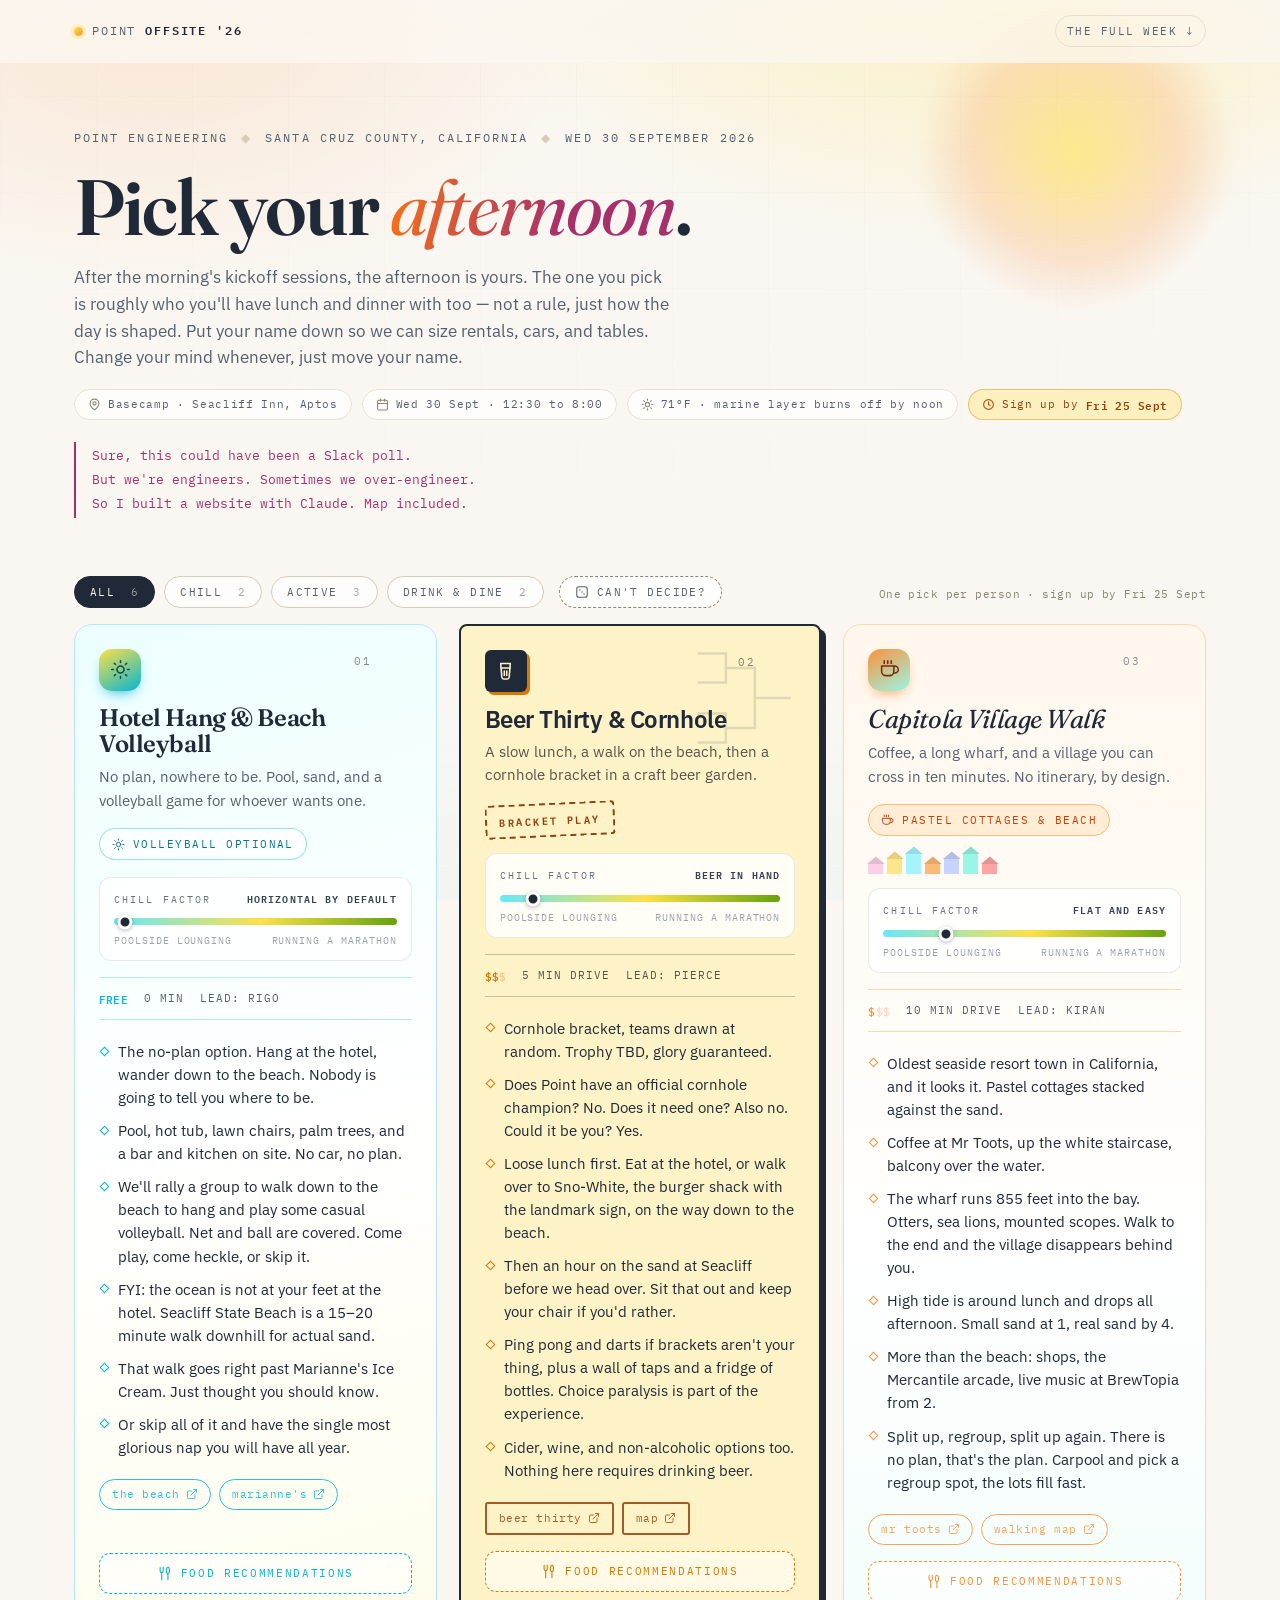
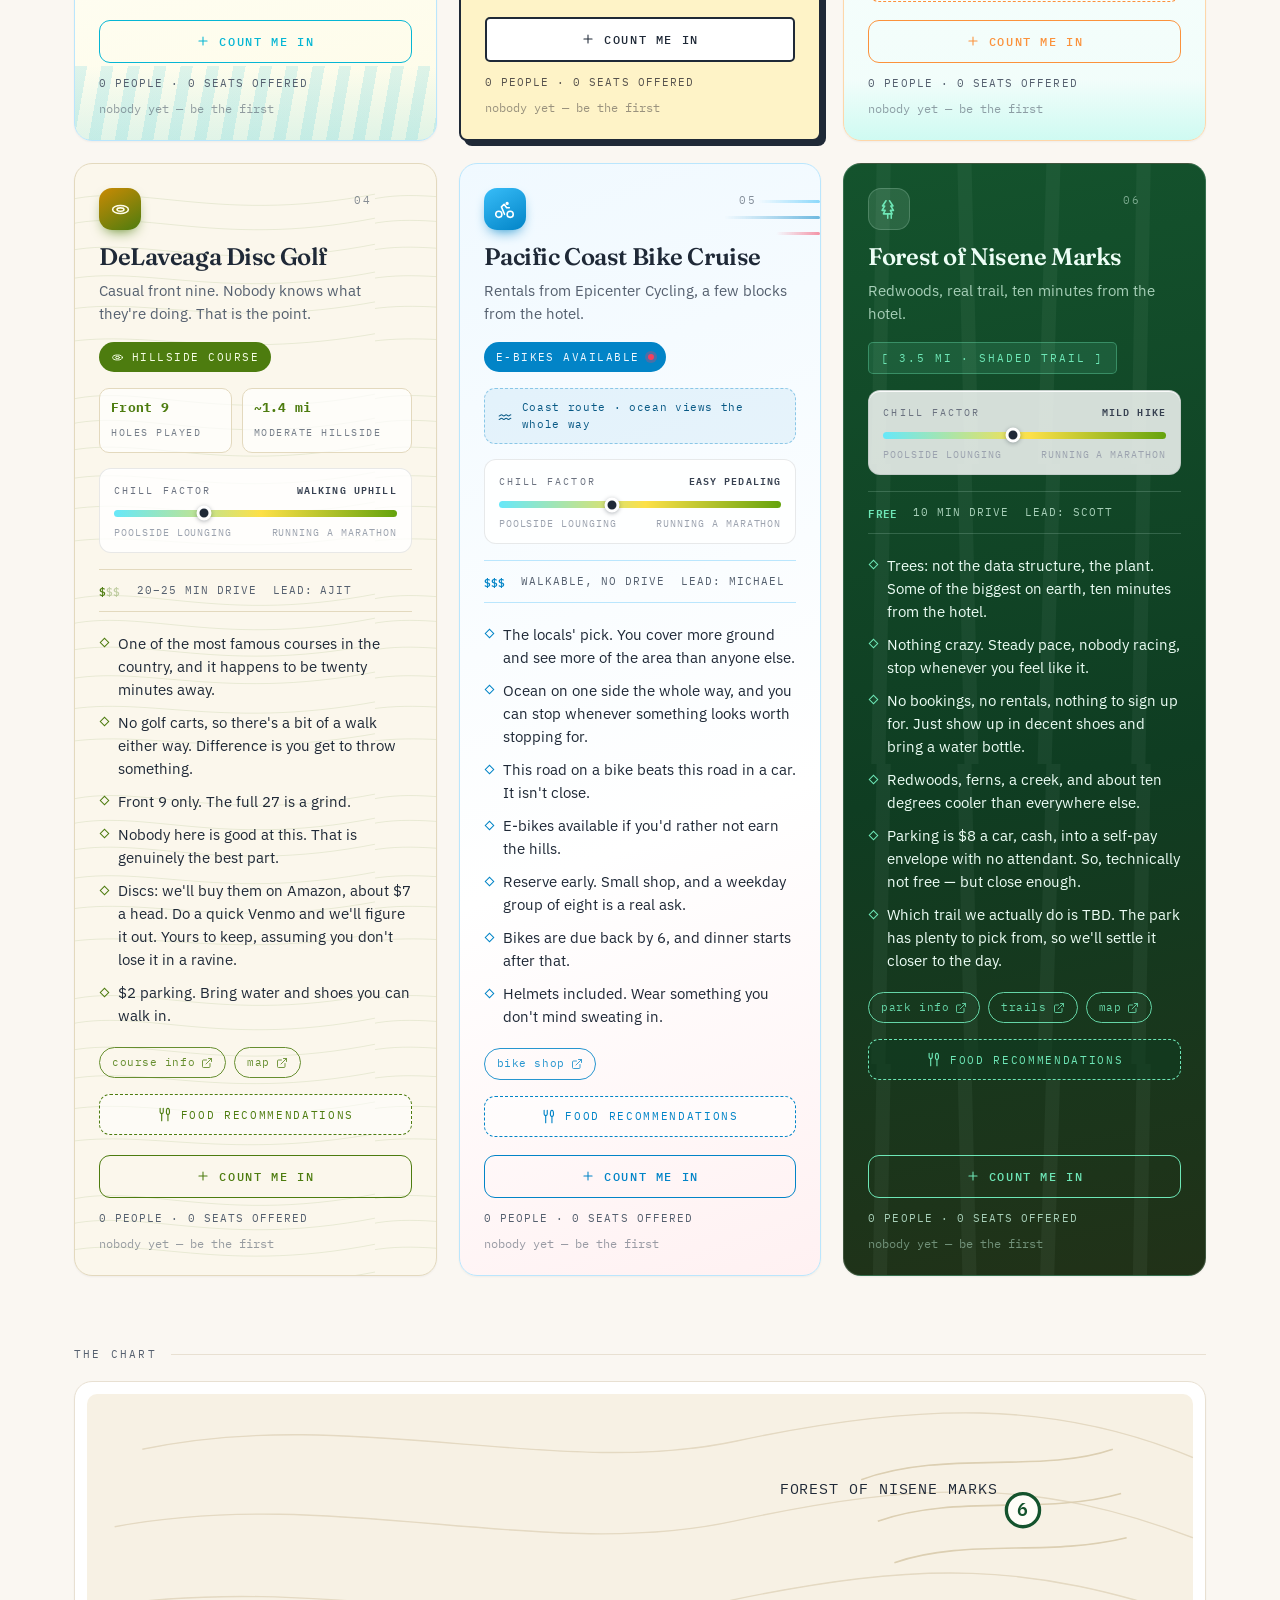
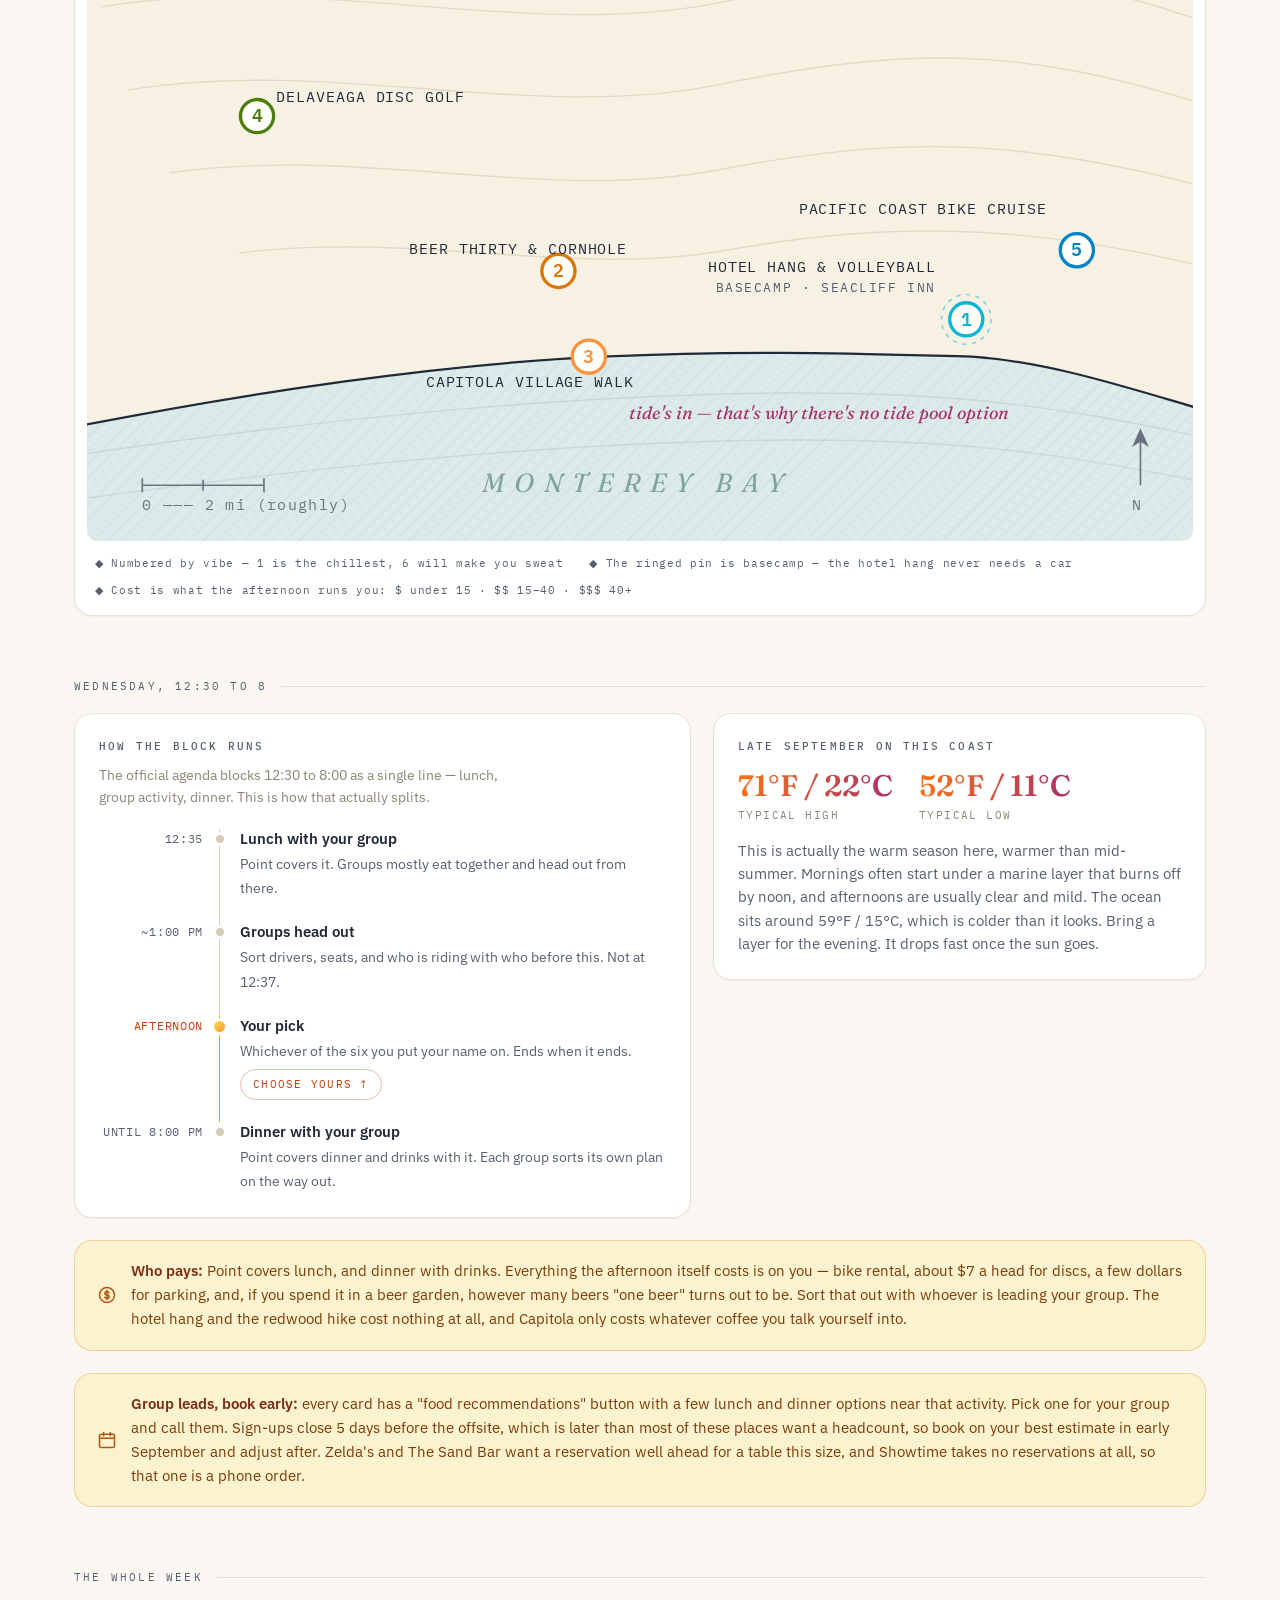
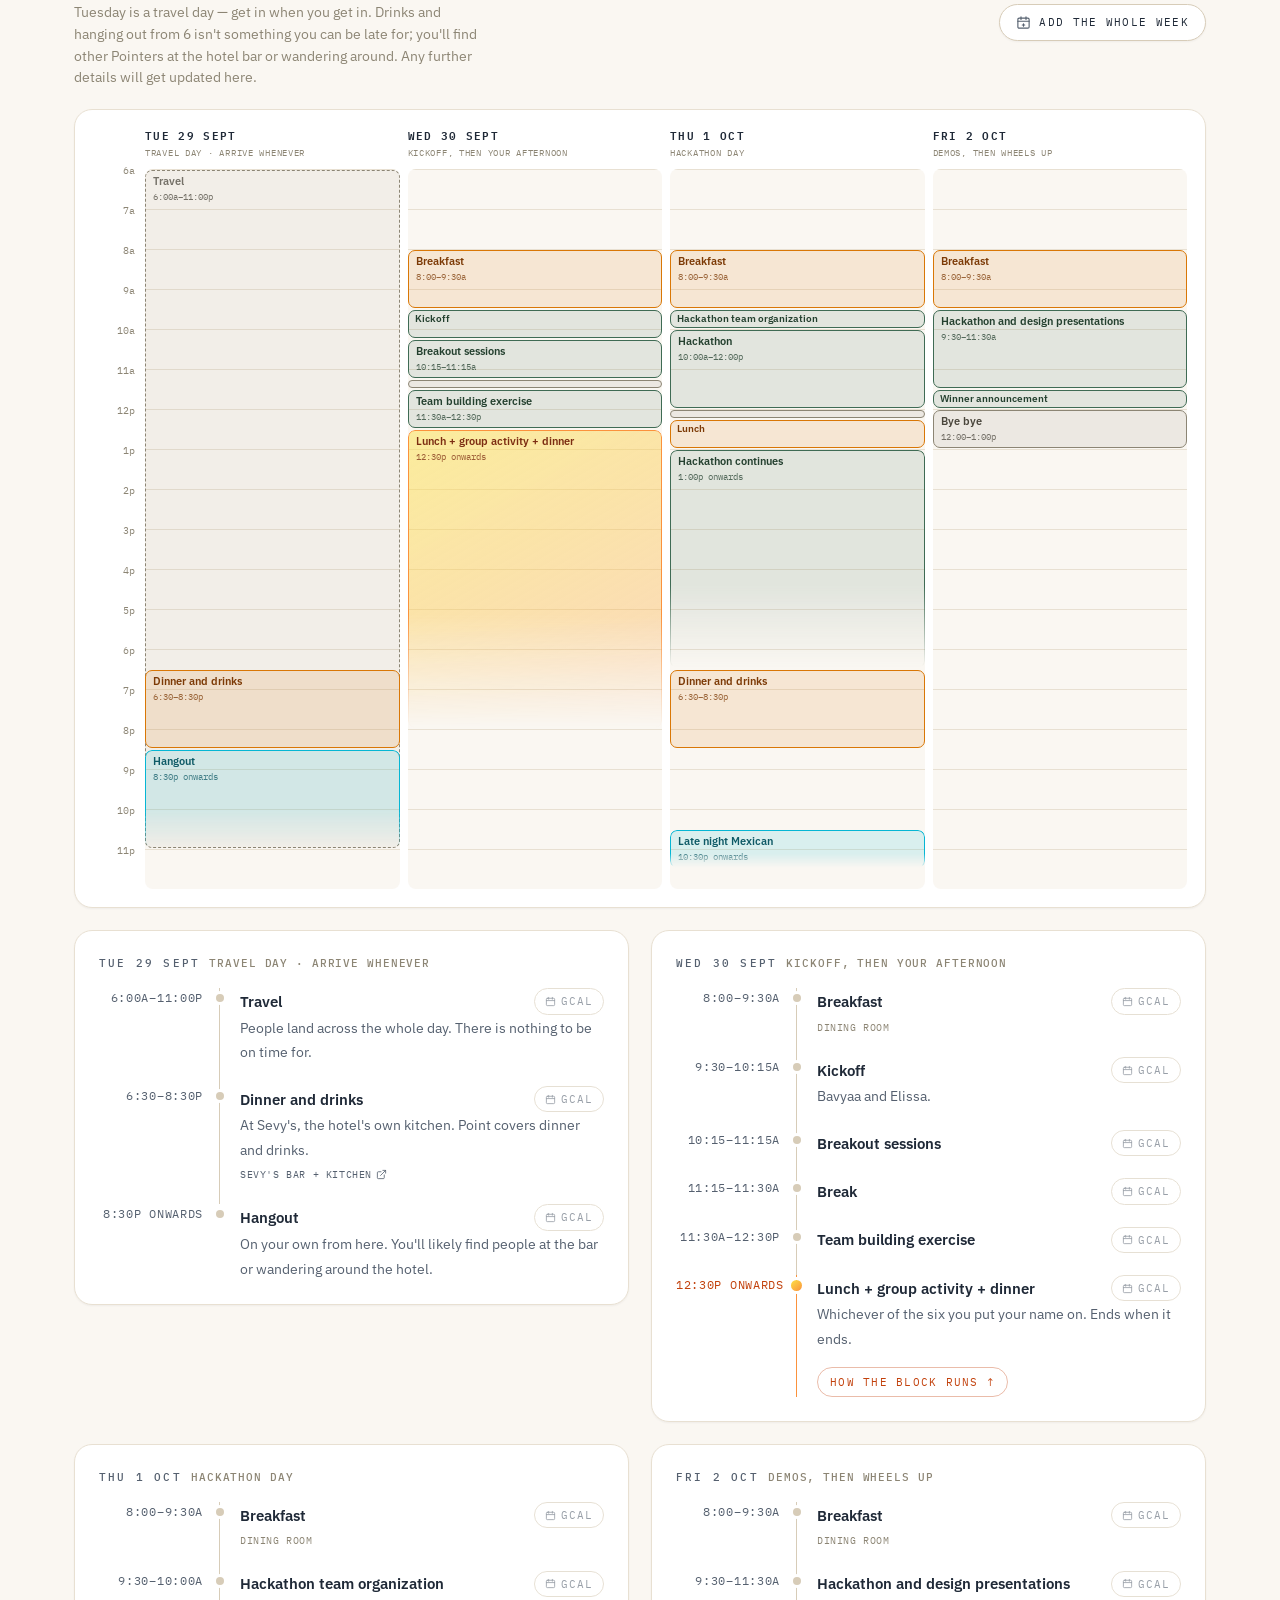
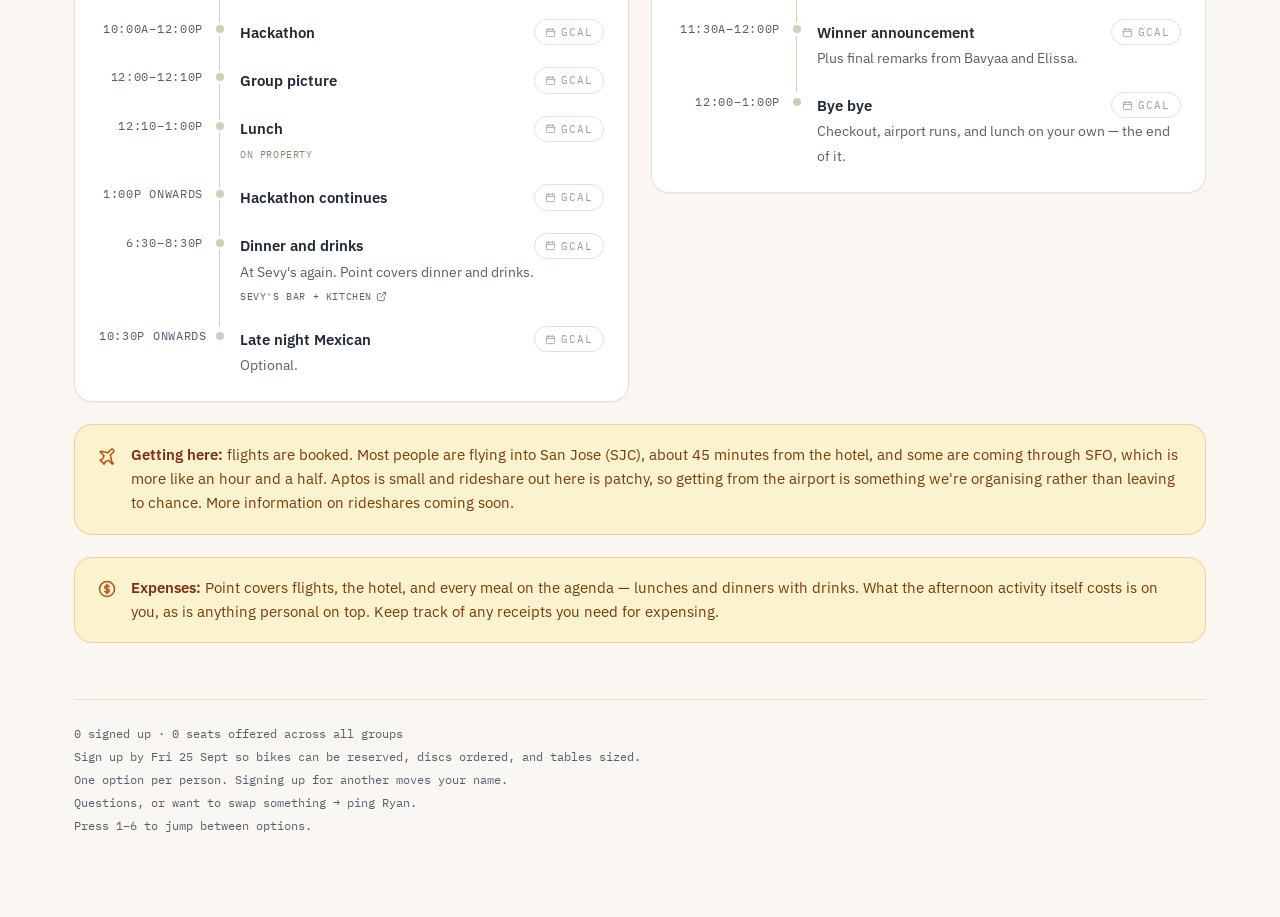
==== index.html @ 9ff9a4ad "Add files via upload" ====
<!DOCTYPE html>
<html lang="en">

<head>
    <meta charset="utf-8">
    <meta name="viewport" content="width=device-width, initial-scale=1">
    <title>Santa Cruz Offsite 2026 · Pick your afternoon</title>
    <meta name="description"
        content="Bikes, redwoods, disc golf, cornhole, Capitola, or nowhere to be. Pick one — the Point engineering offsite in Aptos, California.">
    <meta name="theme-color" content="#FAF7F2">

    <!-- Slack/link previews. og:image has to be absolute — relative paths
         unfurl unreliably. Update both URLs if the site moves. -->
    <meta property="og:type" content="website">
    <meta property="og:url" content="https://michaelpoint.github.io/eng-offsite-9-2026/">
    <meta property="og:title" content="Pick your afternoon">
    <meta property="og:description"
        content="Bikes, redwoods, disc golf, cornhole, Capitola, or nowhere to be. The one you pick is your lunch and dinner crew too.">
    <meta property="og:image" content="https://michaelpoint.github.io/eng-offsite-9-2026/og.png">
    <meta property="og:image:width" content="1200">
    <meta property="og:image:height" content="630">
    <meta name="twitter:card" content="summary_large_image">

    <link rel="preconnect" href="https://fonts.googleapis.com">
    <link rel="preconnect" href="https://fonts.gstatic.com" crossorigin>
    <link
        href="https://fonts.googleapis.com/css2?family=Fraunces:ital,opsz,wght@0,9..144,400;0,9..144,600;1,9..144,400;1,9..144,600&family=IBM+Plex+Mono:wght@400;500;600&family=IBM+Plex+Sans:wght@400;500;600&display=swap"
        rel="stylesheet">
    <link rel="stylesheet" href="styles.css">
    <link rel="icon"
        href="data:image/svg+xml,<svg xmlns='http://www.w3.org/2000/svg' viewBox='0 0 32 32'><circle cx='16' cy='16' r='11' fill='%23FDE047'/><circle cx='16' cy='16' r='7' fill='%23FB923C'/></svg>">
</head>

<body>

    <!-- ============================= sticky header ============================= -->
    <header class="topbar" id="topbar">
        <div class="wrap bar">
            <a class="brand" href="#top"><span class="mark"></span> Point <b>Offsite '26</b></a>

            <div class="bar-right">
                <a class="barlink" href="#week">The full week <span aria-hidden="true">↓</span></a>
            </div>
        </div>
    </header>

    <main class="wrap" id="top">

        <!-- ============================= hero ============================= -->
        <section class="hero">
            <div class="sun" aria-hidden="true"></div>

            <p class="eyebrow">
                <span>Point Engineering</span><span class="dot">◆</span>
                <span>Santa Cruz County, California</span><span class="dot">◆</span>
                <span>Wed 30 September 2026</span>
            </p>

            <h1>Pick your <em>afternoon</em>.</h1>

            <p class="standfirst">
                After the morning's kickoff sessions, the afternoon is yours. The one you pick is roughly who you'll
                have lunch and dinner with too — not a rule, just how the day is shaped. Put your name down so we
                can size rentals, cars, and tables. Change your mind whenever, just move your name.
            </p>

            <div class="venue">
                <span>
                    <svg viewBox="0 0 24 24" fill="none" stroke="currentColor" stroke-width="2" stroke-linecap="round"
                        stroke-linejoin="round" aria-hidden="true">
                        <path d="M20 10c0 6-8 12-8 12s-8-6-8-12a8 8 0 0 1 16 0Z" />
                        <circle cx="12" cy="10" r="3" />
                    </svg>
                    Basecamp · Seacliff Inn, Aptos
                </span>
                <span>
                    <svg viewBox="0 0 24 24" fill="none" stroke="currentColor" stroke-width="2" stroke-linecap="round"
                        stroke-linejoin="round" aria-hidden="true">
                        <rect x="3" y="4" width="18" height="18" rx="2" />
                        <path d="M16 2v4M8 2v4M3 10h18" />
                    </svg>
                    Wed 30 Sept · 12:30 to 8:00
                </span>
                <span>
                    <svg viewBox="0 0 24 24" fill="none" stroke="currentColor" stroke-width="2" stroke-linecap="round"
                        stroke-linejoin="round" aria-hidden="true">
                        <circle cx="12" cy="12" r="4" />
                        <path
                            d="M12 2v2M12 20v2M4.9 4.9l1.4 1.4M17.7 17.7l1.4 1.4M2 12h2M20 12h2M4.9 19.1l1.4-1.4M17.7 6.3l1.4-1.4" />
                    </svg>
                    71°F · marine layer burns off by noon
                </span>
                <span class="due">
                    <svg viewBox="0 0 24 24" fill="none" stroke="currentColor" stroke-width="2" stroke-linecap="round"
                        stroke-linejoin="round" aria-hidden="true">
                        <circle cx="12" cy="12" r="9" />
                        <path d="M12 7v5l3 2" />
                    </svg>
                    Sign up by <b id="deadlineChip"></b>
                </span>
            </div>

            <p class="confession">
                Sure, this could have been a Slack poll.<br>
                But we're engineers. Sometimes we over-engineer.<br>
                So I built a website with Claude. Map included.
            </p>

        </section>

        <!-- ============================= filters ============================= -->
        <div class="rail" role="group" aria-label="Filter activities">
            <button class="pill" data-filter="all" aria-pressed="true">All <span class="n">6</span></button>
            <button class="pill" data-filter="chill" aria-pressed="false">Chill <span class="n"></span></button>
            <button class="pill" data-filter="active" aria-pressed="false">Active <span class="n"></span></button>
            <button class="pill" data-filter="dine" aria-pressed="false">Drink &amp; Dine <span
                    class="n"></span></button>
            <button class="dice" id="pickForMe" type="button">
                <svg viewBox="0 0 24 24" fill="none" stroke="currentColor" stroke-width="1.8" stroke-linecap="round"
                    stroke-linejoin="round" aria-hidden="true">
                    <rect x="3" y="3" width="18" height="18" rx="4" />
                    <circle cx="8.5" cy="8.5" r="1.3" fill="currentColor" stroke="none" />
                    <circle cx="12" cy="12" r="1.3" fill="currentColor" stroke="none" />
                    <circle cx="15.5" cy="15.5" r="1.3" fill="currentColor" stroke="none" />
                </svg>
                Can't decide?
            </button>
            <span class="spacer"></span>
            <span class="hint" id="pickHint">One pick per person</span>
        </div>

        <!-- ============================= cards ============================= -->
        <div class="grid" id="grid"></div>

        <!-- ============================= map ============================= -->
        <section class="sec">
            <p class="sec-label">The chart</p>
            <div class="chart">
                <svg viewBox="0 0 800 540" role="img"
                    aria-label="Stylized chart of Aptos and the surrounding coast showing the six activity locations.">
                    <defs>
                        <pattern id="hatch" width="7" height="7" patternTransform="rotate(45)"
                            patternUnits="userSpaceOnUse">
                            <line x1="0" y1="0" x2="0" y2="7" stroke="#B7CBC9" stroke-width="1" />
                        </pattern>
                        <clipPath id="seaClip">
                            <path
                                d="M-20 460 C 120 432, 260 412, 373 407 S 560 405, 640 407 C 700 411, 760 432, 820 449 L 820 560 L -20 560 Z" />
                        </clipPath>
                    </defs>

                    <rect x="0" y="0" width="800" height="540" fill="#F7F1E4" />

                    <g fill="none" stroke="#E4D9C2" stroke-width="1">
                        <path d="M40 40 C 190 8, 340 62, 470 34 S 700 4, 800 46" />
                        <path d="M20 96 C 180 66, 330 122, 468 92 S 690 62, 800 104" />
                        <path d="M10 154 C 170 128, 320 180, 462 150 S 682 122, 800 162" />
                        <path d="M30 214 C 180 190, 320 238, 458 210 S 676 184, 800 222" />
                        <path d="M60 274 C 200 254, 330 296, 456 272 S 668 248, 800 282" />
                        <path d="M110 332 C 240 316, 350 350, 462 330 S 672 310, 800 340" />
                    </g>
                    <g fill="none" stroke="#DCCFB2" stroke-width="1.2">
                        <path d="M560 62 C 620 40, 690 58, 742 40" />
                        <path d="M572 92 C 628 72, 692 88, 748 72" />
                        <path d="M584 122 C 636 104, 694 118, 752 104" />
                    </g>

                    <g clip-path="url(#seaClip)">
                        <rect x="0" y="380" width="800" height="180" fill="#DCEAE9" />
                        <rect x="0" y="380" width="800" height="180" fill="url(#hatch)" opacity=".45" />
                        <g fill="none" stroke="#C6DBD9" stroke-width="1">
                            <path d="M-20 480 C 140 456, 300 438, 460 434 S 700 442, 820 468" />
                            <path d="M-20 512 C 140 490, 300 472, 460 468 S 700 476, 820 500" />
                        </g>
                    </g>

                    <path d="M-20 460 C 120 432, 260 412, 373 407 S 560 405, 640 407 C 700 411, 760 432, 820 449"
                        fill="none" stroke="#1F2937" stroke-width="1.6" />

                    <text x="286" y="505" font-family="Fraunces,Georgia,serif" font-style="italic" font-size="19"
                        letter-spacing="7" fill="#7FA3A0">MONTEREY BAY</text>
                    <text x="392" y="452" font-family="Fraunces,Georgia,serif" font-style="italic" font-size="13"
                        fill="#A8306A">tide's in — that's why there's no tide pool option</text>

                    <g stroke="#6B7280" fill="#6B7280">
                        <line x1="762" y1="500" x2="762" y2="466" stroke-width="1.2" />
                        <path d="M762 460 l5 11 l-5 -3 l-5 3 Z" />
                        <text x="756" y="518" font-family="IBM Plex Mono,monospace" font-size="11"
                            stroke="none">N</text>
                    </g>
                    <g stroke="#6B7280" stroke-width="1.2" fill="none">
                        <line x1="40" y1="500" x2="128" y2="500" />
                        <line x1="40" y1="495" x2="40" y2="505" />
                        <line x1="84" y1="496" x2="84" y2="504" />
                        <line x1="128" y1="495" x2="128" y2="505" />
                    </g>
                    <text x="40" y="518" font-family="IBM Plex Mono,monospace" font-size="10.5" letter-spacing="1"
                        fill="#6B7280">0 ——— 2 mi (roughly)</text>

                    <g id="pins"></g>
                </svg>
                <div class="legend">
                    <span>◆ Numbered by vibe — 1 is the chillest, 6 will make you sweat</span>
                    <span>◆ The ringed pin is basecamp — the hotel hang never needs a car</span>
                    <span>◆ Cost is what the afternoon runs you: $ under 15 · $$ 15–40 · $$$ 40+</span>
                </div>
            </div>
        </section>

        <!-- ============================= conditions ============================= -->
        <section class="sec">
            <p class="sec-label">Wednesday, 12:30 to 8</p>
            <div class="strip">
                <div class="panel">
                    <h3>How the block runs</h3>
                    <p class="panel-note">The official agenda blocks 12:30 to 8:00 as a single line — lunch, group
                        activity, dinner. This is how that actually splits.</p>
                    <ul class="tl" id="schedule"></ul>
                </div>
                <div class="panel">
                    <h3>Late September on this coast</h3>
                    <div class="temps">
                        <span class="temp"><span class="v">71°F / 22°C</span><span class="k">Typical high</span></span>
                        <span class="temp"><span class="v">52°F / 11°C</span><span class="k">Typical low</span></span>
                    </div>
                    <p class="wx">
                        This is actually the warm season here, warmer than mid-summer. Mornings often start under a
                        marine layer that burns off by noon, and afternoons are usually clear and mild. The ocean sits
                        around 59°F / 15°C, which is colder than it looks. Bring a layer for the evening. It drops fast
                        once the sun goes.
                    </p>
                </div>
            </div>

            <div class="paynote">
                <svg viewBox="0 0 24 24" fill="none" stroke="currentColor" stroke-width="1.8" stroke-linecap="round"
                    stroke-linejoin="round" aria-hidden="true">
                    <circle cx="12" cy="12" r="9" />
                    <path
                        d="M14.6 9.4A2.6 2.6 0 0 0 12 8c-1.4 0-2.6.8-2.6 2s1.2 2 2.6 2 2.6.9 2.6 2-1.2 2-2.6 2a2.6 2.6 0 0 1-2.6-1.4" />
                    <path d="M12 6.4v11.2" />
                </svg>
                <p>
                    <b>Who pays:</b> Point covers lunch, and dinner with drinks. Everything the afternoon itself costs
                    is on you — bike rental, about $7 a head for discs, a few dollars for parking, and, if you spend it
                    in a beer garden, however many beers "one beer" turns out to be. Sort that out with whoever is
                    leading your group. The hotel hang and the redwood hike cost nothing at all, and Capitola only costs
                    whatever coffee you talk yourself into.
                </p>
            </div>

            <div class="paynote">
                <svg viewBox="0 0 24 24" fill="none" stroke="currentColor" stroke-width="1.8" stroke-linecap="round"
                    stroke-linejoin="round" aria-hidden="true">
                    <rect x="3" y="5" width="18" height="16" rx="2" />
                    <path d="M3 10h18M8 3v4M16 3v4" />
                </svg>
                <p>
                    <b>Group leads, book early:</b> every card has a "food recommendations" button with a few lunch and
                    dinner options near that activity. Pick one for your group and call them. Sign-ups close 5 days
                    before the offsite, which is later than most of these places want a headcount, so book on your best
                    estimate in early September and adjust after. Zelda's and The Sand Bar want a reservation well
                    ahead for a table this size, and Showtime takes no reservations at all, so that one is a phone
                    order.
                </p>
            </div>
        </section>

        <!-- ============================= the whole week ============================= -->
        <section class="sec" id="week">
            <p class="sec-label">The whole week</p>

            <div class="weekintro">
                <p class="panel-note">Tuesday is a travel day — get in when you get in. Drinks and hanging out from 6
                    isn't something you can be late for; you'll find other Pointers at the hotel bar or wandering
                    around. Any further details will get updated here.</p>
                <button class="btn-ics" id="btnIcs" type="button">
                    <svg viewBox="0 0 24 24" fill="none" stroke="currentColor" stroke-width="1.8"
                        stroke-linecap="round" stroke-linejoin="round" aria-hidden="true">
                        <rect x="3" y="5" width="18" height="16" rx="2" />
                        <path d="M3 10h18M8 3v4M16 3v4M12 14v4M10 16h4" />
                    </svg>
                    Add the whole week
                </button>
            </div>

            <div class="ribbon" id="ribbon"></div>
            <div class="days" id="agenda"></div>

            <div class="paynote tall">
                <svg viewBox="0 0 24 24" fill="none" stroke="currentColor" stroke-width="1.8" stroke-linecap="round"
                    stroke-linejoin="round" aria-hidden="true">
                    <path d="M17.8 19.2 16 11l3.5-3.5a2.1 2.1 0 0 0-3-3L13 8 4.8 6.2a.8.8 0 0 0-.7 1.3l4.3 4.3-2 4.2-2.2.6a.6.6 0 0 0-.2 1l2.4 1.6 1.6 2.4a.6.6 0 0 0 1-.2l.6-2.2 4.2-2 4.3 4.3a.8.8 0 0 0 1.3-.7Z" />
                </svg>
                <p>
                    <b>Getting here:</b> flights are booked. Most people are flying into San Jose (SJC), about 45
                    minutes from the hotel, and some are coming through SFO, which is more like an hour and a half.
                    Aptos is small and rideshare out here is patchy, so getting from the airport is something we're
                    organising rather than leaving to chance. More information on rideshares coming soon.
                </p>
            </div>

            <div class="paynote tall">
                <svg viewBox="0 0 24 24" fill="none" stroke="currentColor" stroke-width="1.8" stroke-linecap="round"
                    stroke-linejoin="round" aria-hidden="true">
                    <circle cx="12" cy="12" r="9" />
                    <path
                        d="M14.6 9.4A2.6 2.6 0 0 0 12 8c-1.4 0-2.6.8-2.6 2s1.2 2 2.6 2 2.6.9 2.6 2-1.2 2-2.6 2a2.6 2.6 0 0 1-2.6-1.4" />
                    <path d="M12 6.4v11.2" />
                </svg>
                <p>
                    <b>Expenses:</b> Point covers flights, the hotel, and every meal on the agenda — lunches and dinners
                    with drinks. What the afternoon activity itself costs is on you, as is anything personal on top.
                    Keep track of any receipts you need for expensing.
                </p>
            </div>
        </section>

        <p class="foot" id="foot"></p>
    </main>

    <!-- ============================= sign-up modal ============================= -->
    <div class="scrim" id="scrim" role="dialog" aria-modal="true" aria-labelledby="modalTitle">
        <div class="modal" role="document">
            <div class="modal-top">
                <span class="glyph" id="modalGlyph" aria-hidden="true"></span>
                <div>
                    <h3 id="modalTitle">—</h3>
                    <p class="sub" id="modalSub">Sign up</p>
                </div>
            </div>

            <div class="moving" id="moving">
                <svg viewBox="0 0 24 24" fill="none" stroke="currentColor" stroke-width="2" stroke-linecap="round"
                    stroke-linejoin="round" aria-hidden="true">
                    <path d="M12 9v4M12 17h.01" />
                    <path d="M10.3 3.9 1.8 18a2 2 0 0 0 1.7 3h17a2 2 0 0 0 1.7-3L13.7 3.9a2 2 0 0 0-3.4 0Z" />
                </svg>
                <span id="movingText"></span>
            </div>

            <div class="f">
                <label for="fName">Your name</label>
                <input type="text" id="fName" placeholder="e.g. Ryan Evans" autocomplete="off" spellcheck="false">
                <p class="hint flush">Your group needs to know who's coming, so this one is required.</p>
            </div>

            <div class="f">
                <label class="check">
                    <input type="checkbox" id="fDrive"> I have a vehicle and can shuttle people
                </label>
                <div class="seatrow">
                    <label for="fSeats">Open seats</label>
                    <input type="number" id="fSeats" min="0" max="12" step="1" value="3" disabled>
                </div>
                <p class="hint">Not counting yourself.</p>
            </div>

            <div class="f">
                <label for="fNote">Anything else? (optional)</label>
                <textarea id="fNote"
                    placeholder="Timing constraints, dietary restrictions gear you can bring, restaurant preferences, questions…"></textarea>
                <p class="hint flush">Goes to Ryan and your group lead. It doesn't show up on this page.</p>
            </div>

            <p class="err" id="fErr"></p>

            <div class="acts">
                <button class="btn btn-quiet" id="btnCancel" type="button">Cancel</button>
                <button class="btn btn-primary" id="btnSave" type="button">Sign me up</button>
            </div>
            <button class="btn btn-leave" id="btnLeave" type="button">Take my name off this one</button>
        </div>
    </div>

    <div class="toast" id="toast" role="status" aria-live="polite"></div>

    <script src="app.js"></script>
</body>

</html>
---- styles.css ----
/* ============================================================
   Santa Cruz Offsite — California Sun & Tech Editorial
   ============================================================ */

:root {
    --sand: #FAF7F2;
    --sand-2: #F4EEE4;
    --paper: #FFFFFF;

    --ink: #1F2937;
    --ink-2: #55606F;
    --ink-3: #8C8574;

    --line: #E8E0D2;
    --line-2: #D7CCB8;

    --accent: #A8306A;
    --kelp: #3F6B54;

    --shadow-sm: 0 1px 2px rgba(31, 41, 55, .05);
    --shadow-md: 0 6px 20px -8px rgba(31, 41, 55, .18);
    --shadow-lg: 0 22px 48px -20px rgba(31, 41, 55, .32);

    --spring: cubic-bezier(.34, 1.4, .64, 1);
    --ease: cubic-bezier(.2, .8, .25, 1);

    --radius: 18px;
}

* {
    box-sizing: border-box
}

html {
    -webkit-text-size-adjust: 100%;
    scroll-behavior: smooth;
    /* clip (not hidden) so the hero sun can bleed off-canvas without killing sticky */
    overflow-x: clip;
}

body {
    margin: 0;
    background: var(--sand);
    color: var(--ink);
    font-family: "IBM Plex Sans", system-ui, -apple-system, sans-serif;
    font-size: 16px;
    line-height: 1.55;
    -webkit-font-smoothing: antialiased;
}

/* organic grid + sun wash */
body::before {
    content: "";
    position: fixed;
    inset: 0;
    z-index: -2;
    pointer-events: none;
    background:
        radial-gradient(900px 520px at 78% -8%, rgba(253, 224, 71, .34), transparent 62%),
        radial-gradient(760px 460px at 12% 2%, rgba(251, 146, 60, .16), transparent 60%),
        radial-gradient(1100px 700px at 50% 120%, rgba(6, 182, 212, .07), transparent 60%);
}

body::after {
    content: "";
    position: fixed;
    inset: 0;
    z-index: -1;
    pointer-events: none;
    opacity: .5;
    background-image:
        linear-gradient(to right, rgba(140, 133, 116, .09) 1px, transparent 1px),
        linear-gradient(to bottom, rgba(140, 133, 116, .09) 1px, transparent 1px);
    background-size: 96px 96px;
    -webkit-mask-image: radial-gradient(1200px 800px at 50% 0%, #000 0%, transparent 78%);
    mask-image: radial-gradient(1200px 800px at 50% 0%, #000 0%, transparent 78%);
}

.mono {
    font-family: "IBM Plex Mono", ui-monospace, monospace
}

.wrap {
    max-width: 1180px;
    margin: 0 auto;
    padding: 0 24px
}

a {
    color: inherit
}

::selection {
    background: rgba(253, 224, 71, .55)
}

/* ------------------------------------------------------------
   Sticky header
   ------------------------------------------------------------ */
.topbar {
    position: sticky;
    top: 0;
    z-index: 40;
    background: rgba(250, 247, 242, .82);
    backdrop-filter: saturate(180%) blur(14px);
    -webkit-backdrop-filter: saturate(180%) blur(14px);
    border-bottom: 1px solid transparent;
    transition: border-color .25s, box-shadow .25s;
}

.topbar.stuck {
    border-bottom-color: var(--line);
    box-shadow: 0 8px 24px -22px rgba(31, 41, 55, .5)
}

.bar {
    display: flex;
    align-items: center;
    gap: 18px;
    height: 62px
}

.brand {
    display: flex;
    align-items: center;
    gap: 9px;
    font-family: "IBM Plex Mono", monospace;
    font-size: 11.5px;
    letter-spacing: .16em;
    text-transform: uppercase;
    color: var(--ink-2);
    text-decoration: none;
    white-space: nowrap;
}

.brand b {
    color: var(--ink);
    font-weight: 600
}

.brand .mark {
    width: 9px;
    height: 9px;
    border-radius: 50%;
    background: linear-gradient(140deg, #FDE047, #FB923C);
    box-shadow: 0 0 0 3px rgba(253, 224, 71, .28);
    flex: 0 0 auto;
}

.bar-right {
    margin-left: auto;
    display: flex;
    align-items: center;
    gap: 14px
}

:focus-visible {
    outline: 2px solid var(--ink);
    outline-offset: 2px;
    border-radius: 4px
}

/* ------------------------------------------------------------
   Hero
   ------------------------------------------------------------ */
.hero {
    padding: 66px 0 10px;
    position: relative
}

.sun {
    position: absolute;
    top: -70px;
    right: -30px;
    width: 320px;
    height: 320px;
    border-radius: 50%;
    background: radial-gradient(circle at 50% 50%, rgba(253, 224, 71, .55), rgba(251, 146, 60, .22) 46%, transparent 70%);
    filter: blur(6px);
    pointer-events: none;
    animation: breathe 9s ease-in-out infinite;
}

@keyframes breathe {

    50% {
        transform: scale(1.08)
    }
}

.eyebrow {
    display: flex;
    flex-wrap: wrap;
    align-items: center;
    gap: 8px 13px;
    font-family: "IBM Plex Mono", monospace;
    font-size: 11.5px;
    letter-spacing: .18em;
    text-transform: uppercase;
    color: var(--ink-2);
    margin: 0 0 22px;
}

.eyebrow .dot {
    color: var(--line-2)
}

h1 {
    font-family: Fraunces, Georgia, serif;
    font-optical-sizing: auto;
    font-weight: 600;
    font-size: clamp(2.7rem, 7.2vw, 4.9rem);
    line-height: .96;
    letter-spacing: -.025em;
    margin: 0 0 20px;
    max-width: 15ch;
}

h1 em {
    font-style: italic;
    font-weight: 400;
    background: linear-gradient(100deg, #F97316, #A8306A 60%);
    -webkit-background-clip: text;
    background-clip: text;
    color: transparent;
}

.standfirst {
    font-size: 1.08rem;
    max-width: 60ch;
    margin: 0 0 18px;
    color: var(--ink-2)
}

.venue {
    display: flex;
    flex-wrap: wrap;
    gap: 8px 10px;
    margin: 0 0 22px
}

.venue span {
    display: inline-flex;
    align-items: center;
    gap: 7px;
    background: rgba(255, 255, 255, .72);
    border: 1px solid var(--line);
    border-radius: 99px;
    padding: 6px 13px;
    font-family: "IBM Plex Mono", monospace;
    font-size: 11px;
    letter-spacing: .06em;
    color: var(--ink-2);
}

.venue svg {
    width: 13px;
    height: 13px;
    color: var(--ink-3)
}

.venue .due {
    background: rgba(253, 224, 71, .3);
    border-color: rgba(217, 119, 6, .4);
    color: #92400E
}

.venue .due svg {
    color: #B45309
}

.venue .due b {
    font-weight: 600;
    letter-spacing: .04em
}

.confession {
    font-family: "IBM Plex Mono", monospace;
    font-size: 12.5px;
    line-height: 1.9;
    color: var(--accent);
    border-left: 2px solid var(--accent);
    padding: 2px 0 2px 16px;
    margin: 0 0 34px;
    max-width: 62ch;
}

/* ------------------------------------------------------------
   Filter rail
   ------------------------------------------------------------ */
.rail {
    position: sticky;
    top: 62px;
    z-index: 30;
    display: flex;
    flex-wrap: wrap;
    align-items: center;
    gap: 9px;
    padding: 14px 0 16px;
    background: linear-gradient(var(--sand) 70%, rgba(250, 247, 242, 0));
}

.pill {
    font-family: "IBM Plex Mono", monospace;
    font-size: 11px;
    letter-spacing: .13em;
    text-transform: uppercase;
    background: rgba(255, 255, 255, .8);
    border: 1px solid var(--line-2);
    color: var(--ink-2);
    padding: 8px 15px;
    border-radius: 99px;
    cursor: pointer;
    transition: transform .3s var(--spring), background .18s, color .18s, border-color .18s;
}

.pill:hover {
    transform: translateY(-2px);
    border-color: var(--ink-3)
}

.pill[aria-pressed=true] {
    background: var(--ink);
    border-color: var(--ink);
    color: var(--sand)
}

.pill .n {
    opacity: .55;
    margin-left: 7px
}

.dice {
    display: inline-flex;
    align-items: center;
    gap: 8px;
    font-family: "IBM Plex Mono", monospace;
    font-size: 11px;
    letter-spacing: .13em;
    text-transform: uppercase;
    background: rgba(255, 255, 255, .8);
    border: 1px dashed var(--ink-3);
    color: var(--ink-2);
    padding: 8px 15px;
    border-radius: 99px;
    cursor: pointer;
    margin-left: 6px;
    transition: transform .3s var(--spring), color .18s, border-color .18s, background .18s;
}

.dice svg {
    width: 14px;
    height: 14px
}

.dice:hover {
    transform: translateY(-2px) rotate(-2deg);
    color: var(--ink);
    border-color: var(--ink);
    border-style: solid;
}

.dice:disabled {
    opacity: .55;
    cursor: default;
    transform: none
}

.rail .spacer {
    flex: 1
}

.rail .hint {
    font-family: "IBM Plex Mono", monospace;
    font-size: 11px;
    color: var(--ink-3);
    letter-spacing: .04em
}

/* ------------------------------------------------------------
   Card grid
   ------------------------------------------------------------ */
.grid {
    display: grid;
    grid-template-columns: repeat(auto-fill, minmax(340px, 1fr));
    gap: 22px;
    padding-bottom: 8px;
}

.card {
    --accent: var(--ink);
    --accent-2: var(--ink-2);
    --surface: var(--paper);
    --card-ink: var(--ink);
    --card-ink-2: var(--ink-2);
    --card-line: var(--line);

    position: relative;
    isolation: isolate;
    overflow: hidden;
    display: flex;
    flex-direction: column;
    background: var(--surface);
    color: var(--card-ink);
    border: 1px solid var(--card-line);
    border-radius: var(--radius);
    padding: 24px 24px 20px;
    box-shadow: var(--shadow-sm);
    scroll-margin-top: 130px;
    transition: transform .4s var(--spring), box-shadow .35s var(--ease), border-color .25s, opacity .3s;
}

.card:hover,
.card.lit {
    transform: translateY(-5px);
    box-shadow: var(--shadow-md);
    border-color: var(--accent)
}

.card.hidden {
    display: none
}

/* dim the roads not taken once you've picked */
.grid.picked .card:not(.mine) {
    opacity: .62
}

.grid.picked .card:not(.mine):hover {
    opacity: 1
}

.card.mine {
    border-color: var(--accent);
    box-shadow: 0 0 0 2px var(--accent), var(--shadow-md)
}

.card-head {
    display: flex;
    align-items: flex-start;
    gap: 12px;
    margin-bottom: 14px
}

.glyph {
    width: 42px;
    height: 42px;
    flex: 0 0 42px;
    border-radius: 13px;
    display: grid;
    place-items: center;
    background: var(--accent);
    color: #fff;
    box-shadow: 0 6px 14px -6px var(--accent);
}

.glyph svg {
    width: 21px;
    height: 21px
}

.share {
    background: transparent;
    border: 1px solid var(--card-line);
    border-radius: 50%;
    width: 28px;
    height: 28px;
    flex: 0 0 28px;
    display: grid;
    place-items: center;
    color: var(--card-ink-2);
    cursor: pointer;
    opacity: 0;
    transition: opacity .2s, color .18s, border-color .18s, transform .3s var(--spring);
}

.share svg {
    width: 14px;
    height: 14px
}

.card:hover .share,
.card:focus-within .share {
    opacity: .75
}

.share:hover {
    opacity: 1 !important;
    color: var(--accent);
    border-color: var(--accent);
    transform: translateY(-2px)
}

.share:focus-visible {
    opacity: 1
}

.card-num {
    margin-left: auto;
    font-family: "IBM Plex Mono", monospace;
    font-size: 11px;
    letter-spacing: .16em;
    color: var(--card-ink-2);
    opacity: .7;
    padding-top: 4px;
}

.card h2 {
    font-family: Fraunces, Georgia, serif;
    font-weight: 600;
    font-size: 1.5rem;
    line-height: 1.1;
    letter-spacing: -.018em;
    margin: 0;
}

.tagline {
    color: var(--card-ink-2);
    font-size: .95rem;
    margin: 8px 0 16px
}

/* theme badge */
.badge {
    display: inline-flex;
    align-items: center;
    gap: 8px;
    font-family: "IBM Plex Mono", monospace;
    font-size: 10.5px;
    letter-spacing: .14em;
    text-transform: uppercase;
    padding: 7px 12px;
    border-radius: 99px;
    background: var(--accent);
    color: #fff;
    margin-bottom: 16px;
    align-self: flex-start;
}

.badge svg {
    width: 13px;
    height: 13px
}

/* chill factor — same treatment on every card, themes deliberately don't touch it */
.gauge {
    background: rgba(255, 255, 255, .82);
    border: 1px solid rgba(31, 41, 55, .1);
    border-radius: 12px;
    padding: 13px 14px 11px;
    margin-bottom: 16px;
    box-shadow: inset 0 1px 0 rgba(255, 255, 255, .9);
}

.gauge-h {
    display: flex;
    align-items: baseline;
    justify-content: space-between;
    gap: 10px;
    font-family: "IBM Plex Mono", monospace;
    font-size: 9.5px;
    letter-spacing: .22em;
    text-transform: uppercase;
    color: #6B7280;
    margin-bottom: 11px;
}

.gauge-h b {
    font-size: 9.5px;
    letter-spacing: .12em;
    color: #374151;
    font-weight: 600;
    white-space: nowrap;
}

.gauge-h>span {
    white-space: nowrap
}

.gauge-track {
    position: relative;
    height: 7px;
    border-radius: 99px;
    background: linear-gradient(90deg, #67E8F9 0%, #FDE047 52%, #65A30D 100%);
}

.gauge-dot {
    position: absolute;
    top: 50%;
    width: 15px;
    height: 15px;
    border-radius: 50%;
    background: #1F2937;
    border: 3px solid #fff;
    transform: translate(-50%, -50%);
    box-shadow: 0 1px 4px rgba(31, 41, 55, .35);
    cursor: grab;
    touch-action: none;
    transition: left .3s cubic-bezier(.34, 1.56, .64, 1);
}

/* a thumb-sized target over a 15px dot */
.gauge-dot::before {
    content: "";
    position: absolute;
    inset: -9px;
}

.gauge-track.dragging .gauge-dot {
    cursor: grabbing;
    transition: none;
    transform: translate(-50%, -50%) scale(1.15);
}

.gauge-tip {
    position: absolute;
    bottom: 100%;
    margin-bottom: 12px;
    transform: translateX(-50%);
    z-index: 2;
    max-width: 168px;
    padding: 6px 9px;
    border-radius: 8px;
    background: #1F2937;
    color: #F9FAFB;
    font-family: "IBM Plex Mono", monospace;
    font-size: 9.5px;
    line-height: 1.45;
    letter-spacing: .1em;
    text-transform: uppercase;
    text-align: center;
    box-shadow: 0 6px 18px rgba(31, 41, 55, .28);
    opacity: 0;
    pointer-events: none;
    transition: opacity .14s;
}

.gauge-track.dragging .gauge-tip {
    opacity: 1
}

@media (prefers-reduced-motion: reduce) {
    .gauge-dot {
        transition: none
    }
}

.gauge-ends {
    display: flex;
    justify-content: space-between;
    gap: 10px;
    margin-top: 9px;
    font-family: "IBM Plex Mono", monospace;
    font-size: 9.5px;
    letter-spacing: .1em;
    text-transform: uppercase;
    color: #9CA3AF;
}

/* meta chips */
.chips {
    display: flex;
    flex-wrap: wrap;
    gap: 8px 16px;
    align-items: center;
    padding: 12px 0;
    border-top: 1px solid var(--card-line);
    border-bottom: 1px solid var(--card-line);
    font-family: "IBM Plex Mono", monospace;
    font-size: 11px;
    letter-spacing: .09em;
    text-transform: uppercase;
    color: var(--card-ink-2);
}

.chips .cost {
    color: var(--accent);
    font-weight: 600;
    letter-spacing: .02em
}

.chips .cost .off {
    opacity: .32
}

ul.notes {
    margin: 15px 0 0;
    padding: 0;
    list-style: none;
    font-size: .93rem
}

ul.notes li {
    position: relative;
    padding: 5px 0 5px 19px;
    color: var(--card-ink)
}

ul.notes li::before {
    content: "";
    position: absolute;
    left: 2px;
    top: 12.5px;
    width: 5px;
    height: 5px;
    border: 1px solid var(--accent);
    transform: rotate(45deg);
}

.links {
    margin-top: 15px;
    display: flex;
    flex-wrap: wrap;
    gap: 8px
}

.links a {
    display: inline-flex;
    align-items: center;
    gap: 6px;
    font-family: "IBM Plex Mono", monospace;
    font-size: 11px;
    letter-spacing: .05em;
    text-decoration: none;
    color: var(--accent);
    border: 1px solid currentColor;
    border-radius: 99px;
    padding: 6px 12px;
    opacity: .85;
    transition: transform .3s var(--spring), opacity .18s, background .18s;
}

.links a:hover {
    opacity: 1;
    transform: translateY(-2px)
}

.links a svg {
    width: 12px;
    height: 12px
}

/* two faces of the same card. The front keeps its place in the flow even
   when hidden, so flipping never changes the card's height. */
/* both faces share one grid cell, so the card is always as tall as the taller
   of the two and nothing gets clipped on the flip */
.faces {
    display: grid;
}

.face {
    grid-area: 1 / 1;
    transition: opacity .26s, transform .3s var(--spring), visibility .26s
}

.face.front {
    display: flex;
    flex-direction: column;
}

.face.back {
    align-self: start;
    visibility: hidden;
    opacity: 0;
    transform: translateX(18px);
}

.card.flipped .face.front {
    visibility: hidden;
    opacity: 0;
    transform: translateX(-18px);
}

.card.flipped .face.back {
    visibility: visible;
    opacity: 1;
    transform: none;
}

/* the wrapper eats the leftover column space so the button hugs the card's
   footer no matter which face is taller */
.flipto-wrap {
    margin-top: auto;
    padding-top: 16px;
}

.flipto {
    width: 100%;
    display: flex;
    align-items: center;
    justify-content: center;
    gap: 9px;
    padding: 12px;
    font-family: "IBM Plex Mono", monospace;
    font-size: 10.5px;
    letter-spacing: .16em;
    text-transform: uppercase;
    color: var(--accent);
    background: rgba(255, 255, 255, .55);
    border: 1px dashed currentColor;
    border-radius: 11px;
    cursor: pointer;
    transition: transform .3s var(--spring), background .18s;
}

.flipto:hover {
    transform: translateY(-2px);
    background: #fff;
}

.flipto svg {
    width: 15px;
    height: 15px;
}

.food-top {
    display: flex;
    align-items: flex-start;
    justify-content: space-between;
    gap: 12px;
    padding-bottom: 12px;
    margin-bottom: 14px;
    border-bottom: 1px solid var(--card-line);
}

.food-top b {
    display: block;
    font-family: Fraunces, Georgia, serif;
    font-size: 1.05rem;
    font-weight: 600;
    color: var(--card-ink);
}

.food-top span {
    font-size: .8rem;
    color: var(--card-ink-2);
}

.unflip {
    flex: 0 0 auto;
    font-family: "IBM Plex Mono", monospace;
    font-size: 10px;
    letter-spacing: .12em;
    text-transform: uppercase;
    color: var(--accent);
    background: none;
    border: 1px solid currentColor;
    border-radius: 99px;
    padding: 6px 13px;
    cursor: pointer;
    transition: transform .3s var(--spring), background .18s;
}

.unflip::before {
    content: "← "
}

.unflip:hover {
    transform: translateX(-2px);
    background: rgba(255, 255, 255, .7);
}

.meal+.meal {
    margin-top: 14px
}

.meal-h {
    display: flex;
    align-items: center;
    gap: 7px;
    margin: 0 0 8px;
    font-family: "IBM Plex Mono", monospace;
    font-size: 9.5px;
    letter-spacing: .22em;
    text-transform: uppercase;
    color: var(--accent);
}

.meal-h i {
    font-style: normal;
    letter-spacing: 0;
    color: var(--card-ink-2);
    opacity: .7;
}

.meal-h::after {
    content: "";
    flex: 1;
    height: 1px;
    background: var(--card-line);
}

/* two-up on a wide card, one-up on a narrow one, without a breakpoint */
.spots {
    display: grid;
    grid-template-columns: repeat(auto-fit, minmax(200px, 1fr));
    gap: 8px;
}

/* the tiles always sit on their own near-white surface, so their ink is fixed
   rather than themed — otherwise the dark cards render pale-on-pale */
.spot {
    display: flex;
    flex-direction: column;
    gap: 3px;
    padding: 9px 11px 10px;
    border: 1px solid var(--card-line);
    border-radius: 10px;
    background: rgba(255, 255, 255, .82);
    text-decoration: none;
    color: inherit;
    transition: transform .3s var(--spring), border-color .18s, background .18s;
}

.spot:hover {
    transform: translateY(-2px);
    border-color: var(--accent);
    background: #fff;
}

.spot b {
    font-size: .88rem;
    font-weight: 600;
    color: #1F2937;
}

.spot .what {
    font-size: .8rem;
    line-height: 1.4;
    color: #4B5563;
}

.spot .meta {
    font-family: "IBM Plex Mono", monospace;
    font-size: 9.5px;
    letter-spacing: .08em;
    text-transform: uppercase;
    color: #8A8F98;
}

/* footer of card */
.card-foot {
    margin-top: auto;
    padding-top: 18px
}

.join {
    width: 100%;
    display: flex;
    align-items: center;
    justify-content: center;
    gap: 9px;
    font-family: "IBM Plex Mono", monospace;
    font-size: 11.5px;
    letter-spacing: .14em;
    text-transform: uppercase;
    font-weight: 500;
    padding: 13px;
    border: 1.5px solid var(--accent);
    border-radius: 11px;
    background: transparent;
    color: var(--accent);
    cursor: pointer;
    transition: transform .3s var(--spring), background .18s, color .18s;
}

.join svg {
    width: 14px;
    height: 14px
}

.join:hover {
    background: var(--accent);
    color: #fff;
    transform: translateY(-2px)
}

.card.mine .join {
    background: var(--accent);
    color: #fff
}

.card.mine .join:hover {
    background: transparent;
    color: var(--accent)
}

.swap-note {
    margin: 9px 0 0;
    font-family: "IBM Plex Mono", monospace;
    font-size: 10.5px;
    letter-spacing: .05em;
    color: var(--card-ink-2);
    opacity: .8;
    display: none;
}

.grid.picked .card:not(.mine) .swap-note {
    display: block
}

.tally {
    margin-top: 12px;
    font-family: "IBM Plex Mono", monospace;
    font-size: 10.5px;
    letter-spacing: .1em;
    text-transform: uppercase;
    color: var(--card-ink-2);
}

.roster {
    margin-top: 7px;
    font-family: "IBM Plex Mono", monospace;
    font-size: 11.5px;
    color: var(--card-ink-2);
    line-height: 1.95;
    min-height: 1.9em;
}

.who {
    display: inline-flex;
    align-items: center;
    gap: 4px;
    color: var(--card-ink);
    margin-right: 4px
}

.ico {
    width: 16px;
    height: 11px;
    color: var(--accent);
    flex: 0 0 auto
}

.seats {
    color: var(--accent);
    font-weight: 600
}

.sep {
    opacity: .35;
    margin: 0 2px
}

/* "you're in" flag */
.flag {
    position: absolute;
    top: 16px;
    right: -34px;
    transform: rotate(38deg);
    background: var(--accent);
    color: #fff;
    font-family: "IBM Plex Mono", monospace;
    font-size: 9.5px;
    letter-spacing: .18em;
    text-transform: uppercase;
    padding: 5px 38px;
    opacity: 0;
    transition: opacity .25s;
    z-index: 3;
}

.card.mine .flag {
    opacity: 1
}

/* ------------------------------------------------------------
   Card 1 — Hotel Hang (Mid-century resort)
   ------------------------------------------------------------ */
.t-pool {
    --accent: #06B6D4;
    --accent-2: #0E7490;
    --surface: linear-gradient(165deg, #ECFEFF 0%, #FFFFFF 46%, #FEFCE8 100%);
    --card-line: #BAE6FD;
}

.t-pool .badge {
    background: rgba(255, 255, 255, .55);
    color: #0E7490;
    border: 1px solid rgba(6, 182, 212, .4);
    backdrop-filter: blur(8px);
    -webkit-backdrop-filter: blur(8px);
    box-shadow: inset 0 1px 0 rgba(255, 255, 255, .9);
}

.t-pool .glyph {
    background: linear-gradient(150deg, #FDE047, #06B6D4);
    color: #0c4a4f
}

.t-pool .glyph svg {
    animation: spin 22s linear infinite
}

@keyframes spin {
    to {
        transform: rotate(360deg)
    }
}

.t-pool::after {
    /* pool water at the base */
    content: "";
    position: absolute;
    inset: auto 0 0 0;
    height: 74px;
    z-index: -1;
    background:
        repeating-linear-gradient(100deg, rgba(6, 182, 212, .13) 0 12px, transparent 12px 26px),
        linear-gradient(transparent, rgba(6, 182, 212, .12));
}

/* ------------------------------------------------------------
   Card 2 — Beer Thirty (Neo-brutalist bracket board)
   ------------------------------------------------------------ */
.t-beer {
    --accent: #D97706;
    --accent-2: #92400E;
    --surface: #FEF3C7;
    --card-ink: #1F2937;
    --card-ink-2: #57534E;
    --card-line: #1F2937;
    border-width: 2px;
    border-radius: 8px;
    box-shadow: 5px 5px 0 #1F2937;
}

.t-beer:hover,
.t-beer.lit {
    box-shadow: 8px 8px 0 #1F2937;
    border-color: #1F2937
}

.t-beer.mine {
    box-shadow: 5px 5px 0 #D97706;
    border-color: #1F2937
}

.t-beer h2 {
    font-family: "IBM Plex Sans", sans-serif;
    font-weight: 600;
    letter-spacing: -.02em
}

.t-beer .glyph {
    background: #1F2937;
    border-radius: 6px;
    box-shadow: 3px 3px 0 #D97706;
    color: #FEF3C7
}

.t-beer .badge {
    background: transparent;
    color: #92400E;
    border: 2px dashed #92400E;
    border-radius: 4px;
    transform: rotate(-2.5deg);
    font-weight: 600;
    box-shadow: inset 0 0 0 2px rgba(254, 243, 199, .6);
}

.t-beer .chips {
    border-color: rgba(31, 41, 55, .25)
}

.t-beer .join {
    border-radius: 5px;
    border-width: 2px;
    border-color: #1F2937;
    color: #1F2937;
    background: #fff
}

.t-beer .join:hover,
.t-beer.mine .join {
    background: #1F2937;
    color: #FEF3C7
}

.t-beer.mine .join:hover {
    background: #D97706;
    color: #1F2937
}

.t-beer .links a {
    border-radius: 3px;
    border-width: 2px;
    color: #92400E
}

.t-beer::after {
    /* tournament bracket, faint, behind the copy */
    content: "";
    position: absolute;
    top: 14px;
    right: 10px;
    width: 116px;
    height: 116px;
    z-index: -1;
    opacity: .13;
    background-repeat: no-repeat;
    background-size: 116px 116px;
    background-image: url("data:image/svg+xml;utf8,<svg xmlns='http://www.w3.org/2000/svg' width='120' height='120' viewBox='0 0 120 120'><g fill='none' stroke='%231F2937' stroke-width='2.5' stroke-linecap='square'><path d='M6 14H34V44H6'/><path d='M34 29H64'/><path d='M6 76H34V106H6'/><path d='M34 91H64'/><path d='M64 29V91'/><path d='M64 60H100'/></g></svg>");
}

/* ------------------------------------------------------------
   Card 3 — Capitola Village (Pastel coastal)
   ------------------------------------------------------------ */
.t-capitola {
    --accent: #FB923C;
    --accent-2: #C2410C;
    --surface: linear-gradient(180deg, #FFF7ED 0%, #FFFFFF 55%, #F0FDFA 100%);
    --card-line: #FED7AA;
}

.t-capitola h2 {
    font-style: italic;
    font-weight: 400;
    font-size: 1.62rem
}

.t-capitola .glyph {
    background: linear-gradient(150deg, #FB923C, #99F6E4);
    color: #7C2D12
}

.t-capitola .badge {
    background: #FFEDD5;
    color: #C2410C;
    border: 1px solid #FDBA74
}

/* row of little pastel cottages */
.cottages {
    display: flex;
    align-items: flex-end;
    gap: 4px;
    height: 26px;
    margin: -4px 0 14px
}

.cottages i {
    display: block;
    width: 15px;
    border-radius: 3px 3px 0 0;
    position: relative
}

.cottages i::before {
    content: "";
    position: absolute;
    left: -2px;
    right: -2px;
    top: -6px;
    height: 8px;
    background: inherit;
    clip-path: polygon(50% 0, 100% 100%, 0 100%);
    filter: brightness(.9);
}

.t-capitola::after {
    content: "";
    position: absolute;
    inset: auto 0 0 0;
    height: 60px;
    z-index: -1;
    background: linear-gradient(transparent, rgba(153, 246, 228, .38));
}

/* ------------------------------------------------------------
   Card 4 — DeLaveaga Disc Golf (Topographic)
   ------------------------------------------------------------ */
.t-disc {
    --accent: #4D7C0F;
    --accent-2: #CA8A04;
    --surface: #FBF7EC;
    --card-line: #E3D9BE;
}

.t-disc .glyph {
    background: linear-gradient(150deg, #CA8A04, #4D7C0F);
    color: #FEFCE8
}

.t-disc .badge {
    background: #4D7C0F;
    color: #F7FEE7
}

.t-disc::after {
    content: "";
    position: absolute;
    inset: 0;
    z-index: -1;
    opacity: .5;
    background-image: url("data:image/svg+xml;utf8,<svg xmlns='http://www.w3.org/2000/svg' width='300' height='200' viewBox='0 0 300 200'><g fill='none' stroke='%234D7C0F' stroke-opacity='0.22' stroke-width='1'><path d='M-20 40 C 60 12 140 66 320 26'/><path d='M-20 64 C 62 38 142 90 320 50'/><path d='M-20 90 C 64 66 144 116 320 76'/><path d='M-20 118 C 66 96 146 142 320 104'/><path d='M-20 148 C 68 128 148 170 320 134'/><path d='M-20 180 C 70 162 150 200 320 166'/></g></svg>");
    background-size: 300px 200px;
}

.stats {
    display: flex;
    gap: 10px;
    margin: 0 0 15px;
    flex-wrap: wrap
}

.stat {
    flex: 1 1 auto;
    min-width: 92px;
    background: rgba(255, 255, 255, .72);
    border: 1px solid var(--card-line);
    border-radius: 10px;
    padding: 9px 11px;
}

.stat b {
    display: block;
    font-family: "IBM Plex Mono", monospace;
    font-size: 13px;
    color: var(--accent);
    letter-spacing: .02em
}

.stat span {
    font-family: "IBM Plex Mono", monospace;
    font-size: 9.5px;
    letter-spacing: .16em;
    text-transform: uppercase;
    color: var(--card-ink-2);
    opacity: .8;
}

/* ------------------------------------------------------------
   Card 5 — E-Bike Cruise (Coastal cruiser)
   ------------------------------------------------------------ */
.t-bike {
    --accent: #0284C7;
    --accent-2: #38BDF8;
    --surface: linear-gradient(160deg, #F0F9FF 0%, #FFFFFF 60%, #FFF1F2 100%);
    --card-line: #BAE6FD;
}

.t-bike .glyph {
    background: linear-gradient(150deg, #38BDF8, #0284C7);
    color: #fff
}

.t-bike .badge {
    background: #0284C7;
    color: #F0F9FF
}

.t-bike .badge::after {
    content: "";
    width: 6px;
    height: 6px;
    border-radius: 50%;
    background: #F43F5E;
    box-shadow: 0 0 0 3px rgba(244, 63, 94, .3)
}

.speedlines {
    position: absolute;
    top: 30px;
    right: 0;
    width: 120px;
    height: 54px;
    z-index: -1;
    opacity: .55
}

.speedlines i {
    position: absolute;
    right: 0;
    height: 3px;
    border-radius: 99px;
    background: linear-gradient(90deg, transparent, #38BDF8);
    transition: transform .5s var(--spring), width .5s var(--ease);
}

.speedlines i:nth-child(1) {
    top: 6px;
    width: 62px
}

.speedlines i:nth-child(2) {
    top: 22px;
    width: 96px;
    background: linear-gradient(90deg, transparent, #0284C7)
}

.speedlines i:nth-child(3) {
    top: 38px;
    width: 44px;
    background: linear-gradient(90deg, transparent, #F43F5E)
}

.t-bike:hover .speedlines i,
.t-bike.lit .speedlines i {
    width: 120px;
    transform: translateX(6px)
}

.route {
    display: flex;
    align-items: center;
    gap: 10px;
    background: rgba(2, 132, 199, .07);
    border: 1px dashed rgba(2, 132, 199, .4);
    border-radius: 11px;
    padding: 10px 13px;
    margin-bottom: 15px;
    font-family: "IBM Plex Mono", monospace;
    font-size: 11px;
    letter-spacing: .06em;
    color: #075985;
}

.route svg {
    width: 14px;
    height: 14px;
    flex: 0 0 auto
}

/* ------------------------------------------------------------
   Card 6 — Nisene Marks (Dark redwood)
   ------------------------------------------------------------ */
.t-forest {
    --accent: #6EE7B7;
    --accent-2: #D1FAE5;
    --surface: linear-gradient(170deg, #14532D 0%, #0F3D22 55%, #451A03 190%);
    --card-ink: #ECFDF5;
    --card-ink-2: #A7CFB8;
    --card-line: rgba(209, 250, 229, .18);
}

.t-forest h2,
.t-forest .tagline,
.t-forest ul.notes li {
    color: var(--card-ink)
}

.t-forest .tagline {
    color: var(--card-ink-2)
}

.t-forest .glyph {
    background: rgba(209, 250, 229, .12);
    color: #6EE7B7;
    box-shadow: none;
    border: 1px solid rgba(209, 250, 229, .2)
}

.t-forest .badge {
    background: rgba(110, 231, 183, .12);
    color: #6EE7B7;
    border: 1px solid rgba(110, 231, 183, .35);
    border-radius: 5px;
    letter-spacing: .18em;
}

.t-forest .join {
    border-color: #6EE7B7;
    color: #6EE7B7
}

.t-forest .join:hover,
.t-forest.mine .join {
    background: #6EE7B7;
    color: #0F3D22
}

.t-forest.mine .join:hover {
    background: transparent;
    color: #6EE7B7
}

.t-forest .flag {
    color: #0F3D22
}

.t-forest .links a {
    opacity: .9
}

/* the food face: a translucent-white button or hairline disappears on this
   card, so both get a dark-green treatment instead */
.t-forest .flipto {
    background: rgba(15, 61, 34, .55)
}

.t-forest .flipto:hover {
    background: rgba(15, 61, 34, .85)
}

.t-forest .spot {
    border-color: rgba(20, 83, 45, .2)
}

.t-forest .spot:hover {
    border-color: #047857
}

.t-forest::after {
    /* redwood trunks */
    content: "";
    position: absolute;
    inset: 0;
    z-index: -1;
    opacity: .5;
    background-image: url("data:image/svg+xml;utf8,<svg xmlns='http://www.w3.org/2000/svg' width='260' height='300' viewBox='0 0 260 300'><g fill='none' stroke='%23D1FAE5' stroke-opacity='0.1' stroke-width='14'><path d='M40 -20 L34 320'/><path d='M120 -20 L128 320'/><path d='M210 -20 L200 320'/></g></svg>");
    background-size: 260px 300px;
}

/* ------------------------------------------------------------
   Map
   ------------------------------------------------------------ */
.sec {
    margin: 62px 0 0
}

.sec-label {
    font-family: "IBM Plex Mono", monospace;
    font-size: 11px;
    letter-spacing: .2em;
    text-transform: uppercase;
    color: var(--ink-2);
    display: flex;
    align-items: center;
    gap: 14px;
    margin: 0 0 18px;
}

.sec-label::after {
    content: "";
    flex: 1;
    height: 1px;
    background: var(--line)
}

.chart {
    background: var(--paper);
    border: 1px solid var(--line);
    border-radius: var(--radius);
    padding: 12px;
    box-shadow: var(--shadow-sm);
    overflow: hidden;
}

.chart svg {
    display: block;
    width: 100%;
    height: auto;
    border-radius: 10px
}

.pin {
    cursor: pointer
}

.pin .halo {
    opacity: 0;
    transition: opacity .2s
}

.pin:hover .halo,
.pin.lit .halo {
    opacity: .18
}

.pin .head {
    fill: #FFFDF8;
    stroke-width: 2.4;
    transition: fill .2s
}

.pin:hover .head,
.pin.lit .head {
    fill: currentColor
}

.pin .num {
    font-family: "IBM Plex Mono", monospace;
    font-size: 13px;
    font-weight: 600;
    text-anchor: middle;
    fill: currentColor;
    transition: fill .2s;
}

.pin:hover .num,
.pin.lit .num {
    fill: #FFFDF8
}

.pin .lbl {
    font-family: "IBM Plex Mono", monospace;
    font-size: 11px;
    letter-spacing: .06em;
    fill: var(--ink)
}

.pin .sub {
    font-family: "IBM Plex Mono", monospace;
    font-size: 9.5px;
    letter-spacing: .12em;
    fill: var(--ink-2)
}

.pin .base-ring {
    fill: none;
    stroke-width: 1.2;
    stroke-dasharray: 3 4;
    opacity: .5;
    transition: opacity .2s;
}

.pin:hover .base-ring,
.pin.lit .base-ring {
    opacity: 1
}

.legend {
    display: flex;
    flex-wrap: wrap;
    gap: 10px 26px;
    padding: 14px 8px 4px;
    font-family: "IBM Plex Mono", monospace;
    font-size: 11px;
    letter-spacing: .06em;
    color: var(--ink-2);
}

/* ------------------------------------------------------------
   Conditions + plan
   ------------------------------------------------------------ */
.strip {
    display: grid;
    grid-template-columns: 1.25fr 1fr;
    gap: 22px;
    align-items: start
}

.panel {
    background: var(--paper);
    border: 1px solid var(--line);
    border-radius: var(--radius);
    padding: 24px;
    box-shadow: var(--shadow-sm);
}

.panel h3 {
    font-family: "IBM Plex Mono", monospace;
    font-size: 11px;
    letter-spacing: .2em;
    text-transform: uppercase;
    color: var(--ink-2);
    margin: 0 0 16px;
    font-weight: 500;
}

.temps {
    display: flex;
    gap: 26px;
    margin-bottom: 14px;
    flex-wrap: wrap
}

.temp .v {
    font-family: Fraunces, Georgia, serif;
    font-size: 1.85rem;
    font-weight: 600;
    line-height: 1;
    display: block;
    background: linear-gradient(100deg, #F97316, #A8306A);
    -webkit-background-clip: text;
    background-clip: text;
    color: transparent;
}

.temp .k {
    font-family: "IBM Plex Mono", monospace;
    font-size: 10.5px;
    letter-spacing: .14em;
    text-transform: uppercase;
    color: var(--ink-3);
}

.wx {
    font-size: .93rem;
    color: var(--ink-2);
    margin: 0
}

.panel-note {
    font-size: .88rem;
    color: var(--ink-3);
    margin: -6px 0 20px;
    max-width: 52ch
}

.tl {
    list-style: none;
    margin: 0;
    padding: 0
}

.tl li {
    display: grid;
    grid-template-columns: 104px 1fr;
    gap: 0 16px;
}

.tl .when {
    font-family: "IBM Plex Mono", monospace;
    font-size: 11.5px;
    letter-spacing: .06em;
    text-transform: uppercase;
    color: var(--ink-2);
    padding-top: 1px;
    text-align: right;
    white-space: nowrap;
}

.tl .track {
    position: relative;
    border-left: 1px solid var(--line-2);
    padding: 0 0 22px 20px;
}

.tl li:last-child .track {
    padding-bottom: 0;
    border-left-color: transparent
}

.tl .track::before {
    content: "";
    position: absolute;
    left: -4.5px;
    top: 6px;
    width: 8px;
    height: 8px;
    border-radius: 50%;
    background: var(--line-2);
    box-shadow: 0 0 0 3px var(--paper);
}

.tl b {
    display: block;
    font-size: .96rem;
    font-weight: 600;
    line-height: 1.3;
    margin-bottom: 2px;
}

.tl .what {
    font-size: .9rem;
    color: var(--ink-2)
}

.tl .tbd-tag {
    font-family: "IBM Plex Mono", monospace;
    font-style: normal;
    font-size: 9px;
    letter-spacing: .16em;
    text-transform: uppercase;
    color: var(--ink-3);
    border: 1px solid var(--line-2);
    border-radius: 99px;
    padding: 2px 7px;
    margin-left: 8px;
    vertical-align: 2px;
}

.tl li.tbd b {
    color: var(--ink-2)
}

/* the one row of the day with a decision in it */
.tl li.pick .track::before {
    background: linear-gradient(140deg, #FDE047, #FB923C);
    width: 11px;
    height: 11px;
    left: -6px;
    top: 5px;
}

.tl li.pick .track {
    border-left-color: #FB923C
}

.tl li.pick b {
    color: var(--ink)
}

.tl li.pick .when {
    color: #C2410C
}

.jump {
    display: inline-block;
    margin-top: 7px;
    font-family: "IBM Plex Mono", monospace;
    font-size: 10.5px;
    letter-spacing: .12em;
    text-transform: uppercase;
    text-decoration: none;
    color: #C2410C;
    border: 1px solid rgba(194, 65, 12, .35);
    border-radius: 99px;
    padding: 6px 12px;
    transition: transform .3s var(--spring), background .18s;
}

.jump:hover {
    transform: translateY(-2px);
    background: rgba(251, 146, 60, .12)
}

.foot {
    margin: 56px 0 0;
    padding: 22px 0 80px;
    border-top: 1px solid var(--line);
    font-family: "IBM Plex Mono", monospace;
    font-size: 11.5px;
    color: var(--ink-2);
    line-height: 2;
}

.paynote {
    display: flex;
    align-items: center;
    gap: 14px;
    background: rgba(253, 224, 71, .2);
    border: 1px solid rgba(217, 119, 6, .28);
    border-radius: var(--radius);
    padding: 18px 22px;
    margin: 22px 0 0;
    color: #7C3A06;
}

.paynote svg {
    width: 20px;
    height: 20px;
    flex: 0 0 auto;
    color: #B45309
}

.paynote p {
    margin: 0;
    font-size: .93rem;
    line-height: 1.62
}

.paynote b {
    font-weight: 600;
    color: #7C2D12
}


/* ------------------------------------------------------------
   Modal
   ------------------------------------------------------------ */
.scrim {
    position: fixed;
    inset: 0;
    background: rgba(31, 41, 55, .42);
    backdrop-filter: blur(3px);
    display: none;
    align-items: center;
    justify-content: center;
    padding: 20px;
    z-index: 60;
}

.scrim.on {
    display: flex;
    animation: fade .2s var(--ease)
}

@keyframes fade {
    from {
        opacity: 0
    }
}

.modal {
    background: var(--sand);
    border: 1px solid var(--line-2);
    border-radius: 20px;
    width: 100%;
    max-width: 470px;
    max-height: 90vh;
    overflow-y: auto;
    padding: 26px;
    box-shadow: var(--shadow-lg);
    animation: rise .34s var(--spring);
}

@keyframes rise {
    from {
        transform: translateY(14px) scale(.985);
        opacity: 0
    }
}

.modal-top {
    display: flex;
    align-items: center;
    gap: 12px;
    margin-bottom: 18px
}

.modal-top .glyph {
    box-shadow: none
}

.modal h3 {
    font-family: Fraunces, Georgia, serif;
    font-weight: 600;
    font-size: 1.35rem;
    margin: 0;
    line-height: 1.15
}

.modal .sub {
    font-family: "IBM Plex Mono", monospace;
    font-size: 10.5px;
    letter-spacing: .14em;
    text-transform: uppercase;
    color: var(--ink-3);
    margin: 3px 0 0;
}

.f {
    margin-bottom: 16px
}

.f>label {
    display: block;
    font-family: "IBM Plex Mono", monospace;
    font-size: 11px;
    letter-spacing: .13em;
    text-transform: uppercase;
    color: var(--ink-2);
    margin-bottom: 7px;
}

.f input[type=text],
.f input[type=number],
.f textarea {
    width: 100%;
    font-family: "IBM Plex Sans", sans-serif;
    font-size: .95rem;
    padding: 10px 13px;
    border: 1px solid var(--line-2);
    border-radius: 10px;
    background: var(--paper);
    color: var(--ink);
}

.f textarea {
    resize: vertical;
    min-height: 62px
}

.f input:disabled {
    opacity: .45
}

.check {
    display: flex;
    align-items: flex-start;
    gap: 9px;
    font-size: .92rem;
    cursor: pointer;
    user-select: none;
    line-height: 1.45;
}

.check input {
    accent-color: var(--accent);
    width: 16px;
    height: 16px;
    margin-top: 2px;
    cursor: pointer;
    flex: 0 0 auto
}

.seatrow {
    display: flex;
    gap: 12px;
    align-items: center;
    margin-top: 10px;
    padding-left: 25px
}

.seatrow label {
    font-family: "IBM Plex Mono", monospace;
    font-size: 11px;
    letter-spacing: .1em;
    text-transform: uppercase;
    color: var(--ink-2);
}

.seatrow input {
    width: 84px
}

.hint {
    font-size: .85rem;
    color: var(--ink-3);
    margin: 6px 0 0;
    padding-left: 25px
}

/* the indent above lines a hint up under a checkbox label; hints that
   follow a full-width field sit flush instead */
.hint.flush {
    padding-left: 0
}

.moving {
    display: none;
    align-items: flex-start;
    gap: 9px;
    background: rgba(253, 224, 71, .22);
    border: 1px solid rgba(217, 119, 6, .35);
    border-radius: 12px;
    padding: 11px 13px;
    margin-bottom: 18px;
    font-size: .88rem;
    color: #92400E;
}

.moving.on {
    display: flex
}

.moving svg {
    width: 15px;
    height: 15px;
    flex: 0 0 auto;
    margin-top: 2px
}

.acts {
    display: flex;
    gap: 10px;
    margin-top: 20px;
    flex-wrap: wrap
}

.btn {
    font-family: "IBM Plex Mono", monospace;
    font-size: 11.5px;
    letter-spacing: .13em;
    text-transform: uppercase;
    padding: 12px 18px;
    border-radius: 10px;
    cursor: pointer;
    border: 1.5px solid;
    transition: transform .3s var(--spring), background .18s, color .18s, border-color .18s;
}

.btn:hover {
    transform: translateY(-2px)
}

.btn-primary {
    background: var(--ink);
    border-color: var(--ink);
    color: var(--sand);
    flex: 1
}

.btn-primary:hover {
    background: var(--accent);
    border-color: var(--accent)
}

.btn-quiet {
    background: transparent;
    border-color: var(--line-2);
    color: var(--ink-2)
}

.btn-quiet:hover {
    border-color: var(--ink);
    color: var(--ink)
}

.btn-leave {
    background: transparent;
    border-color: var(--line-2);
    color: var(--ink-2);
    width: 100%;
    margin-top: 10px;
    display: none
}

.btn-leave:hover {
    border-color: var(--accent);
    color: var(--accent)
}

.btn-leave.on {
    display: block
}

.err {
    font-family: "IBM Plex Mono", monospace;
    font-size: 11.5px;
    color: #B91C1C;
    margin: 12px 0 0;
    display: none
}

.err.on {
    display: block
}

/* toast */
.toast {
    position: fixed;
    left: 50%;
    bottom: 26px;
    transform: translate(-50%, 90px);
    background: var(--ink);
    color: var(--sand);
    font-family: "IBM Plex Mono", monospace;
    font-size: 11.5px;
    letter-spacing: .08em;
    padding: 12px 18px;
    border-radius: 99px;
    box-shadow: var(--shadow-lg);
    z-index: 70;
    opacity: 0;
    transition: transform .45s var(--spring), opacity .3s;
    pointer-events: none;
}

.toast.on {
    transform: translate(-50%, 0);
    opacity: 1
}

/* ------------------------------------------------------------
   Responsive
   ------------------------------------------------------------ */
@media (max-width:1000px) {
    .strip {
        grid-template-columns: 1fr
    }
}

@media (max-width:760px) {
    .grid {
        grid-template-columns: 1fr
    }

    .bar {
        height: auto;
        padding: 11px 0;
        gap: 14px
    }

    .rail {
        position: static;
        padding-top: 6px;
        overflow-x: auto;
        flex-wrap: nowrap;
        scrollbar-width: none
    }

    .rail::-webkit-scrollbar {
        display: none
    }

    .rail .spacer,
    .rail .hint {
        display: none
    }

    .pill {
        flex: 0 0 auto
    }

    .hero {
        padding-top: 40px
    }

    .card {
        scroll-margin-top: 90px
    }
}

@media (prefers-reduced-motion:reduce) {
    * {
        transition: none !important;
        animation: none !important;
        scroll-behavior: auto !important
    }
}

/* ------------------------------------------------------------
   The whole week — ribbon (shape) + day panels (words)
   ------------------------------------------------------------ */
#week {
    scroll-margin-top: 92px
}

.barlink {
    font-family: "IBM Plex Mono", monospace;
    font-size: 10.5px;
    letter-spacing: .14em;
    text-transform: uppercase;
    color: var(--ink-2);
    text-decoration: none;
    white-space: nowrap;
    padding: 7px 11px;
    border: 1px solid var(--line);
    border-radius: 99px;
    transition: color .2s, border-color .2s;
}

.barlink:hover {
    color: var(--ink);
    border-color: var(--line-2)
}

.weekintro {
    display: flex;
    align-items: flex-start;
    justify-content: space-between;
    gap: 18px;
    flex-wrap: wrap;
}

.weekintro .panel-note {
    margin: -2px 0 0;
    flex: 1 1 40ch
}

.btn-ics {
    display: inline-flex;
    align-items: center;
    gap: 8px;
    flex: 0 0 auto;
    font-family: "IBM Plex Mono", monospace;
    font-size: 11px;
    letter-spacing: .12em;
    text-transform: uppercase;
    color: var(--ink);
    background: var(--paper);
    border: 1px solid var(--line-2);
    border-radius: 99px;
    padding: 10px 16px;
    cursor: pointer;
    box-shadow: var(--shadow-sm);
    transition: transform .2s var(--spring), box-shadow .2s;
}

.btn-ics:hover {
    transform: translateY(-2px);
    box-shadow: var(--shadow-md)
}

.btn-ics svg {
    width: 15px;
    height: 15px;
    color: var(--ink-2)
}

/* ---- layer 1: the ribbon ---- */
.ribbon {
    --slot: 10px;
    --ax: 44px;
    margin: 20px 0 0;
    padding: 16px 18px 18px;
    background: var(--paper);
    border: 1px solid var(--line);
    border-radius: var(--radius);
    box-shadow: var(--shadow-sm);
}

.rib-days,
.rib-grid {
    display: grid;
    grid-template-columns: var(--ax) repeat(4, 1fr);
    gap: 0 8px;
}

.rib-day {
    display: block;
    padding: 0 0 9px
}

.rib-day b {
    display: block;
    font-family: "IBM Plex Mono", monospace;
    font-size: 11px;
    font-weight: 600;
    letter-spacing: .12em;
    text-transform: uppercase;
    color: var(--ink);
}

.rib-day i {
    display: block;
    margin-top: 3px;
    font-family: "IBM Plex Mono", monospace;
    font-style: normal;
    font-size: 9px;
    letter-spacing: .08em;
    text-transform: uppercase;
    color: var(--ink-3);
}

.rib-grid {
    grid-template-rows: repeat(var(--slots), var(--slot))
}

.rib-hour {
    grid-column: 1;
    font-family: "IBM Plex Mono", monospace;
    font-size: 9.5px;
    color: var(--ink-3);
    text-align: right;
    padding-right: 2px;
    transform: translateY(-5px);
}

/* a background per day, so an empty stretch reads as open time rather than
   as nothing being there — the hour rules come from the gradient */
.rib-col {
    background: var(--sand);
    border-radius: 8px;
    background-image: repeating-linear-gradient(to bottom,
            var(--line) 0 1px, transparent 1px calc(var(--slot) * 4));
}

/* --ab is an rgb triple so one value drives both the border and a tinted
   fill; --abink is the matching text colour */
.ab {
    --ab: 85 96 111;
    --abink: var(--ink);
    position: relative;
    margin: 1px 0;
    padding: 2px 6px;
    border-radius: 7px;
    border: 1px solid rgb(var(--ab));
    background: rgb(var(--ab) / .13);
    color: var(--abink);
    text-decoration: none;
    overflow: hidden;
    transition: transform .18s var(--spring), box-shadow .2s;
}

.ab {
    z-index: 1
}

.ab:hover {
    transform: translateY(-1px);
    box-shadow: var(--shadow-sm);
    z-index: 2
}

.ab b {
    display: block;
    font-size: 10px;
    font-weight: 600;
    line-height: 1.15;
    white-space: nowrap;
    overflow: hidden;
    text-overflow: ellipsis;
}

.ab i {
    display: none;
    margin-top: 2px;
    font-family: "IBM Plex Mono", monospace;
    font-style: normal;
    font-size: 9px;
    opacity: .75;
}

/* a block too short to hold type reads as a sliver, which is the truth about
   a 15-minute break or a 5-minute group picture */
.ab.is-tiny b,
.ab.is-tiny i {
    display: none
}

/* the travel window sits behind Tuesday rather than competing with it */
.ab.is-quiet {
    border-style: dashed;
    background: rgb(var(--ab) / .07);
    z-index: 0;
}

.ab.is-quiet b {
    opacity: .75
}

/* no hard finish — let the block bleed off the bottom */
.ab.is-open {
    border-bottom-color: transparent;
    -webkit-mask-image: linear-gradient(to bottom, #000 62%, transparent);
    mask-image: linear-gradient(to bottom, #000 62%, transparent);
}

/* only blocks with room for a second line get their times printed */
.ab.is-tall {
    padding: 4px 7px
}

.ab.is-tall b {
    font-size: 10.5px;
    line-height: 1.24;
    white-space: normal
}

.ab.is-tall i {
    display: block
}

.ab.k-meal {
    --ab: 217 119 6;
    --abink: #7C3A06
}

.ab.k-session {
    --ab: 63 107 84;
    --abink: #24402F
}

.ab.k-social {
    --ab: 6 182 212;
    --abink: #0E5A66
}

.ab.k-logistics {
    --ab: 140 133 116;
    --abink: #4A463C
}

.ab.k-activity {
    --ab: 251 146 60;
    --abink: #7C2D12
}

.ab.is-tbd {
    border-style: dashed
}

.ab.is-pick {
    background: linear-gradient(150deg, rgba(253, 224, 71, .5), rgba(251, 146, 60, .3));
    border-color: #FB923C;
    color: #7C2D12;
}

/* ---- layer 2: the day panels ---- */
.days {
    display: grid;
    grid-template-columns: repeat(2, 1fr);
    gap: 22px;
    margin: 22px 0 0;
    align-items: start;
}

.day-sub {
    letter-spacing: .08em;
    color: var(--ink-3)
}

.days .tl li {
    scroll-margin-top: 104px
}

.tl .where {
    display: block;
    margin-top: 5px;
    font-family: "IBM Plex Mono", monospace;
    font-size: 10px;
    letter-spacing: .06em;
    text-transform: uppercase;
    color: var(--ink-3);
}

.tl .where a {
    color: var(--ink-2);
    text-decoration: none;
    display: inline-flex;
    align-items: center;
    gap: 4px;
}

.tl .where a:hover {
    color: var(--ink)
}

.tl .where svg {
    width: 11px;
    height: 11px
}

.row-head {
    display: flex;
    align-items: baseline;
    justify-content: space-between;
    gap: 12px;
}

.row-head b {
    flex: 1 1 auto
}

/* quiet but always there — it shouldn't compete with the schedule itself,
   but a link nobody can see is a link nobody uses */
.row-head .cal {
    flex: 0 0 auto;
    opacity: .6;
    transition: opacity .2s, transform .2s var(--spring), color .2s;
}

.tl li:hover .row-head .cal,
.row-head .cal:focus-visible {
    opacity: 1
}

.tl .row-acts {
    display: flex;
    flex-wrap: wrap;
    gap: 8px;
    margin-top: 9px;
}

.tl .row-acts:empty {
    display: none
}

.cal {
    display: inline-flex;
    align-items: center;
    gap: 5px;
    font-family: "IBM Plex Mono", monospace;
    font-size: 10.5px;
    letter-spacing: .1em;
    text-transform: uppercase;
    color: var(--ink-2);
    text-decoration: none;
    border: 1px solid var(--line-2);
    border-radius: 99px;
    padding: 4px 10px;
    transition: transform .2s var(--spring), color .2s;
}

.cal:hover {
    transform: translateY(-2px);
    color: var(--ink)
}

.cal svg {
    width: 11px;
    height: 11px
}

/* long callouts: the icon belongs on the first line, not floating mid-block */
.paynote.tall {
    align-items: flex-start
}

.paynote.tall svg {
    margin-top: 3px
}

@media (max-width:1000px) {
    .days {
        grid-template-columns: 1fr
    }
}

/* the ribbon keeps all four days on a phone — the whole point is the shape of
   the week — but drops to colour only and lets the panels carry the words */
@media (max-width:760px) {
    .ribbon {
        --slot: 5px;
        --ax: 26px;
        padding: 14px 12px 14px;
    }

    .rib-days,
    .rib-grid {
        gap: 0 5px
    }

    .rib-day i {
        display: none
    }

    .rib-day b {
        font-size: 9.5px;
        letter-spacing: .06em
    }

    .ab {
        padding: 0
    }

    .ab b,
    .ab i,
    .ab.is-tall i {
        display: none
    }

    .weekintro .panel-note {
        flex: 1 1 100%
    }
}

@media (max-width:560px) {
    .barlink {
        display: none
    }
}
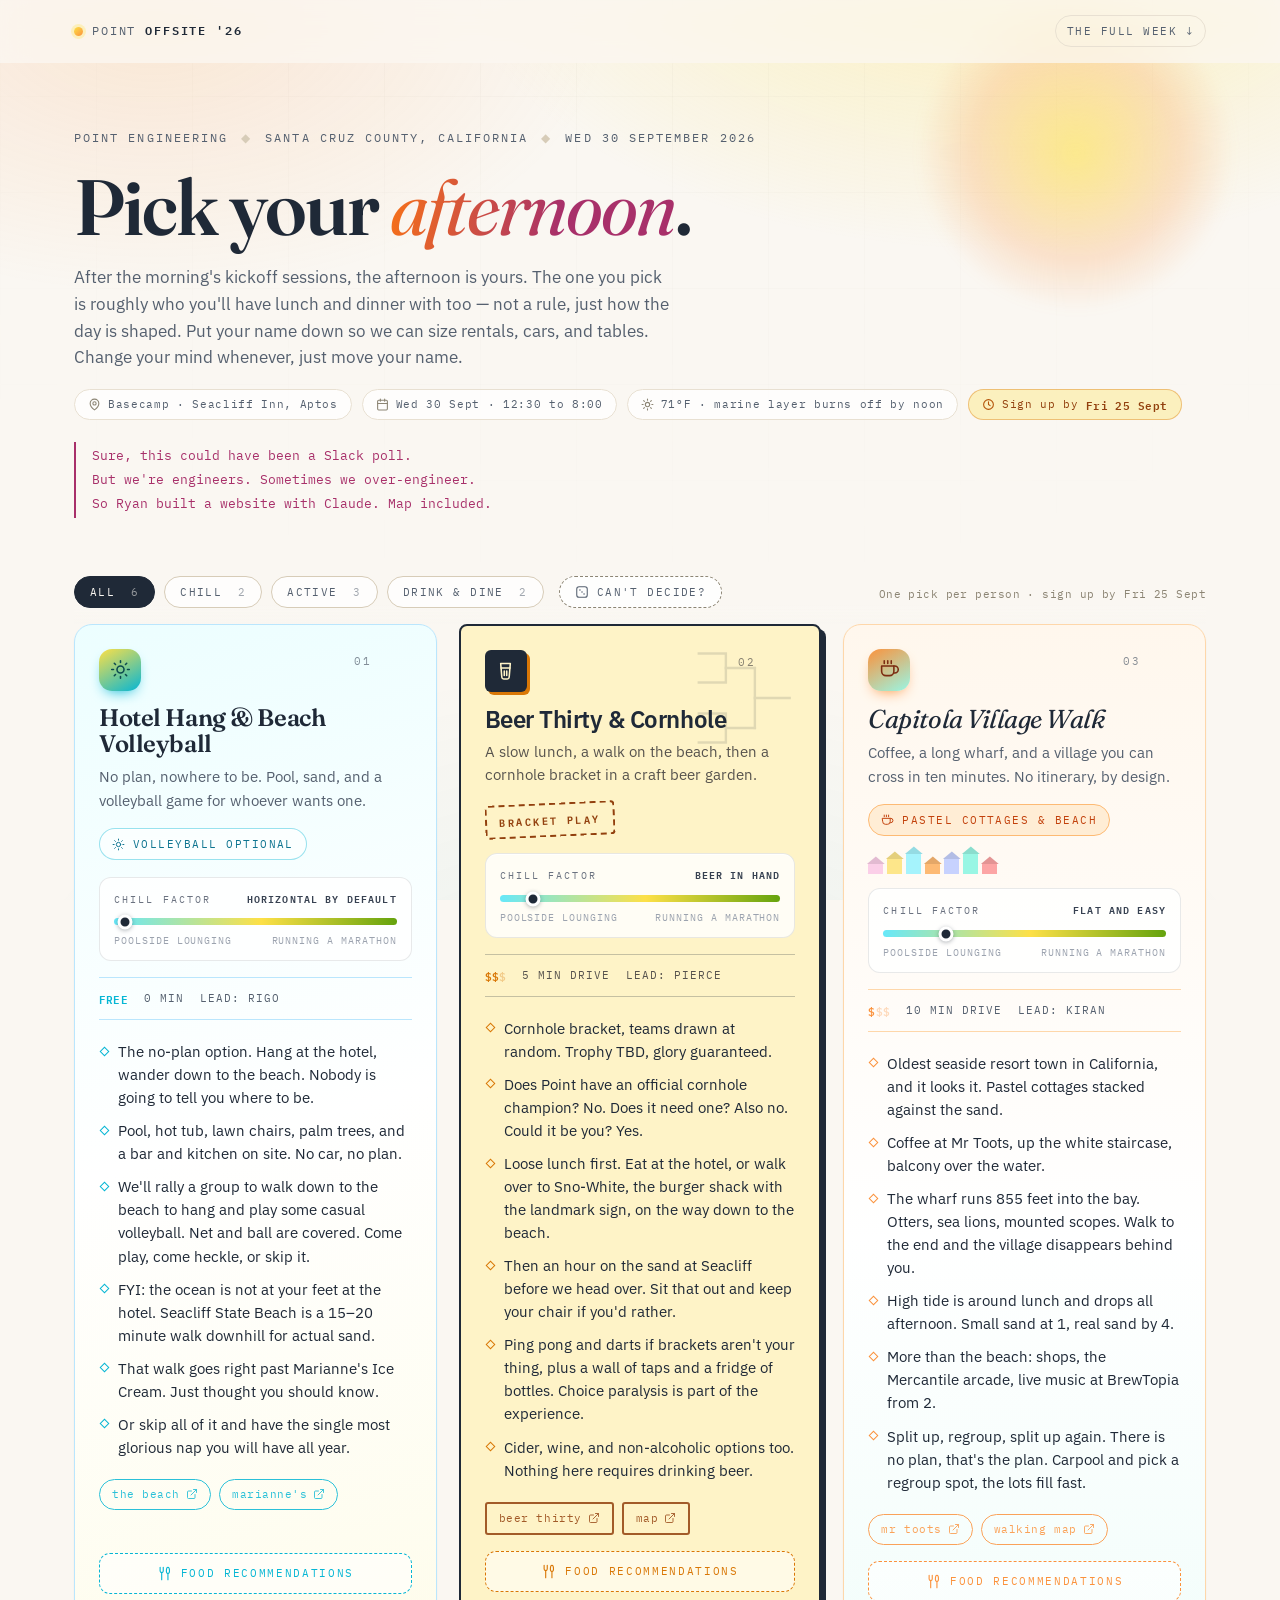
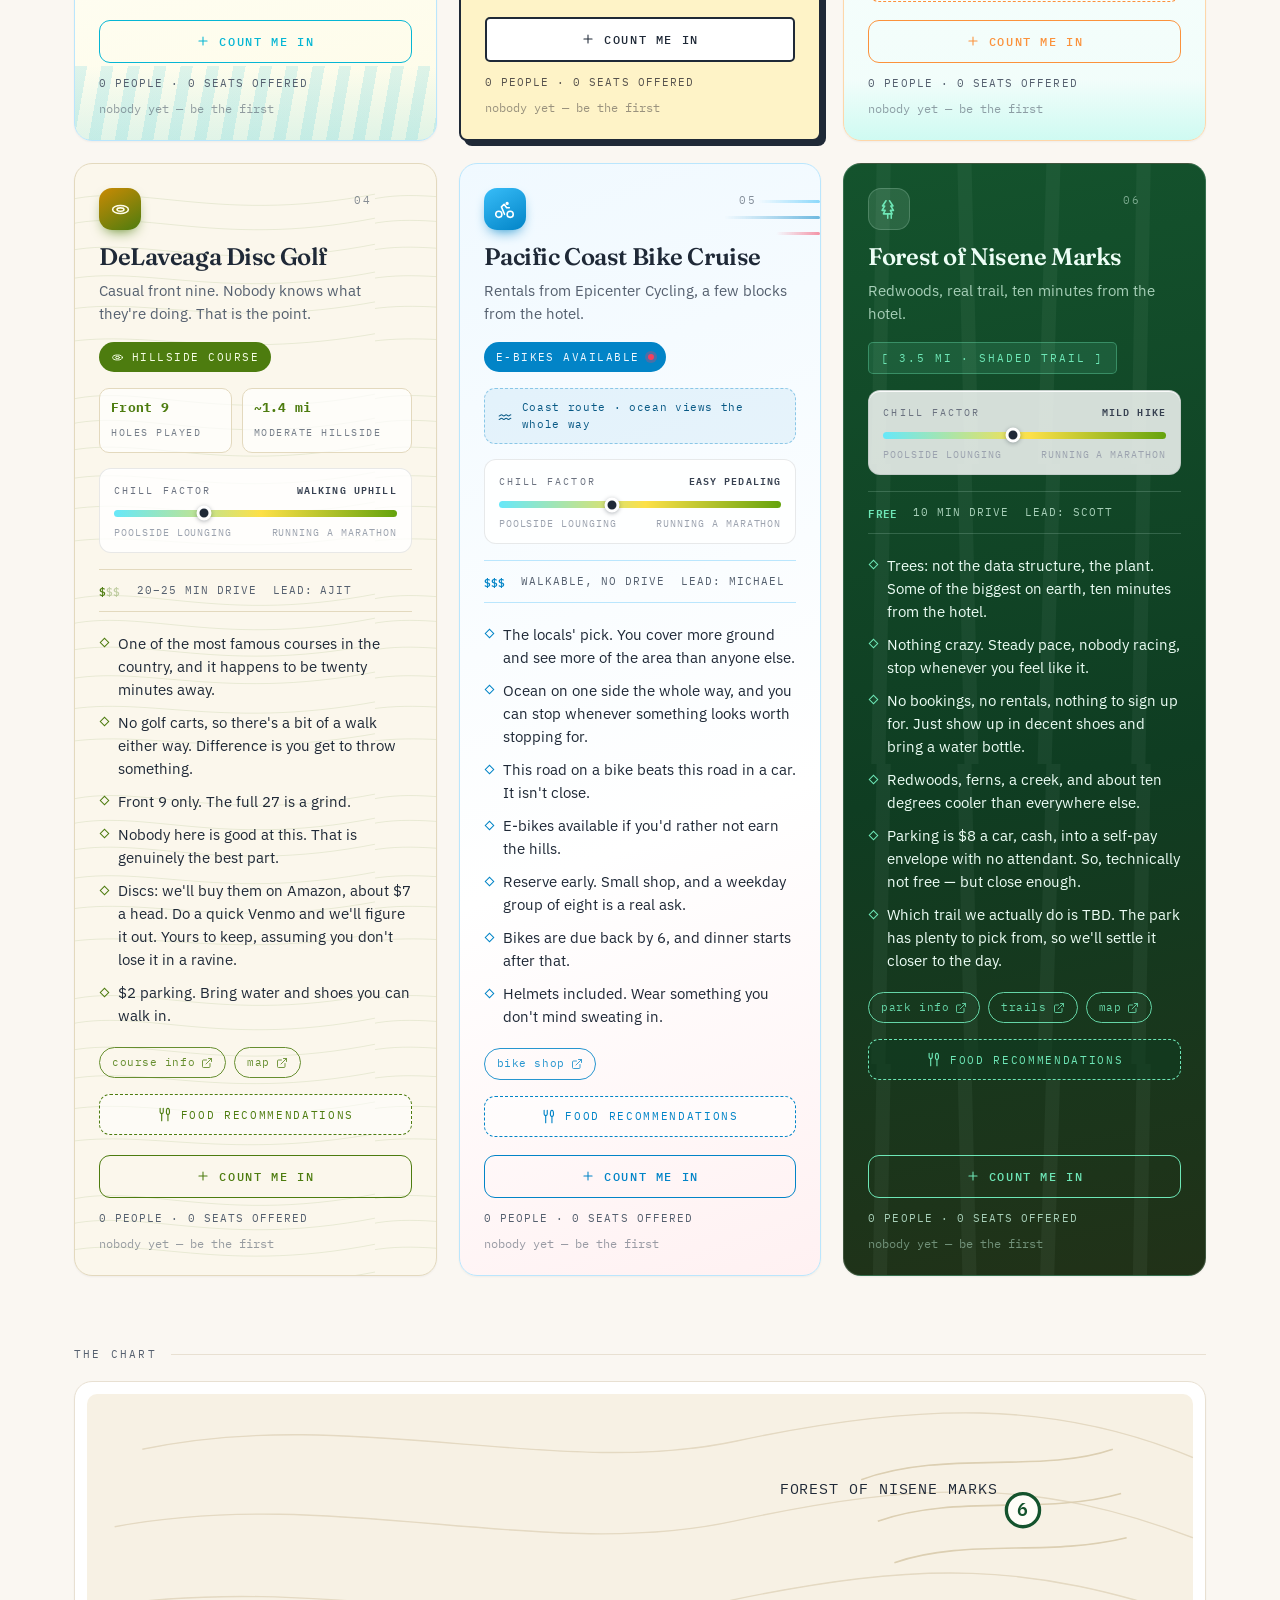
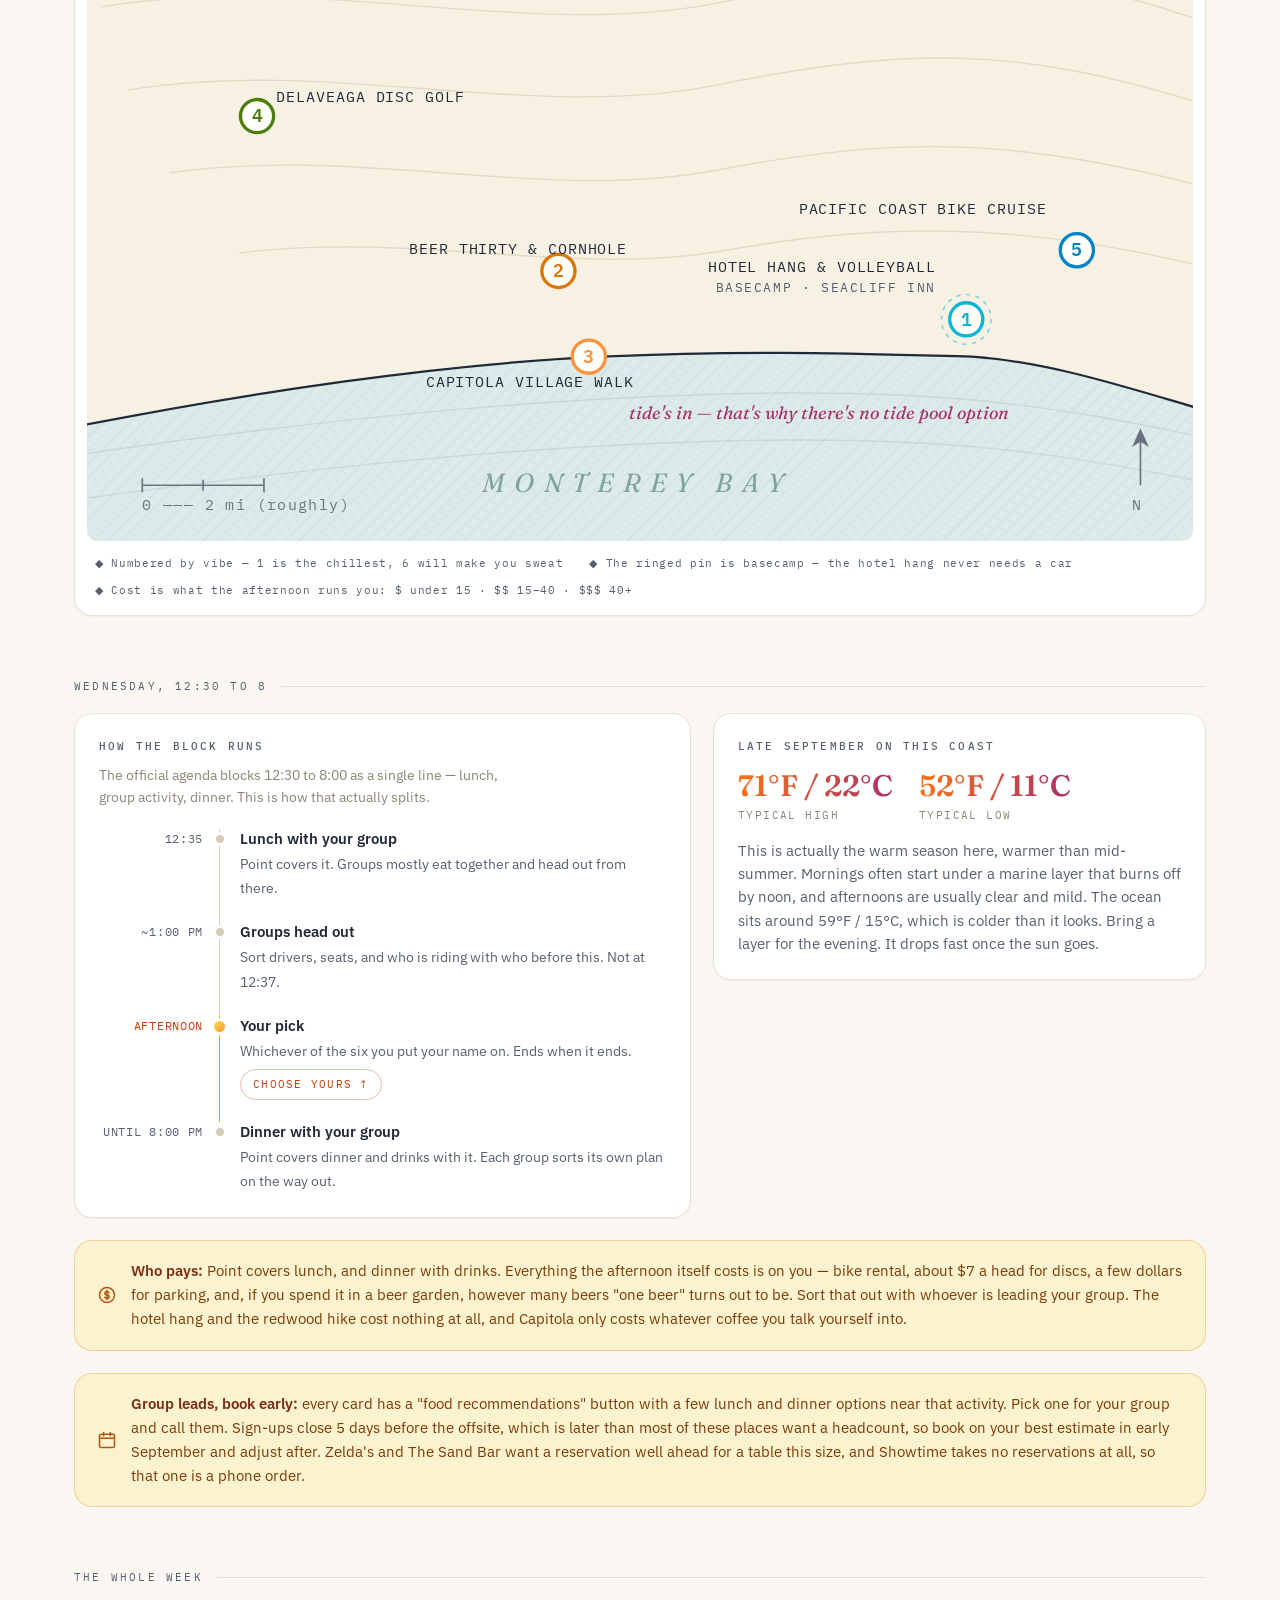
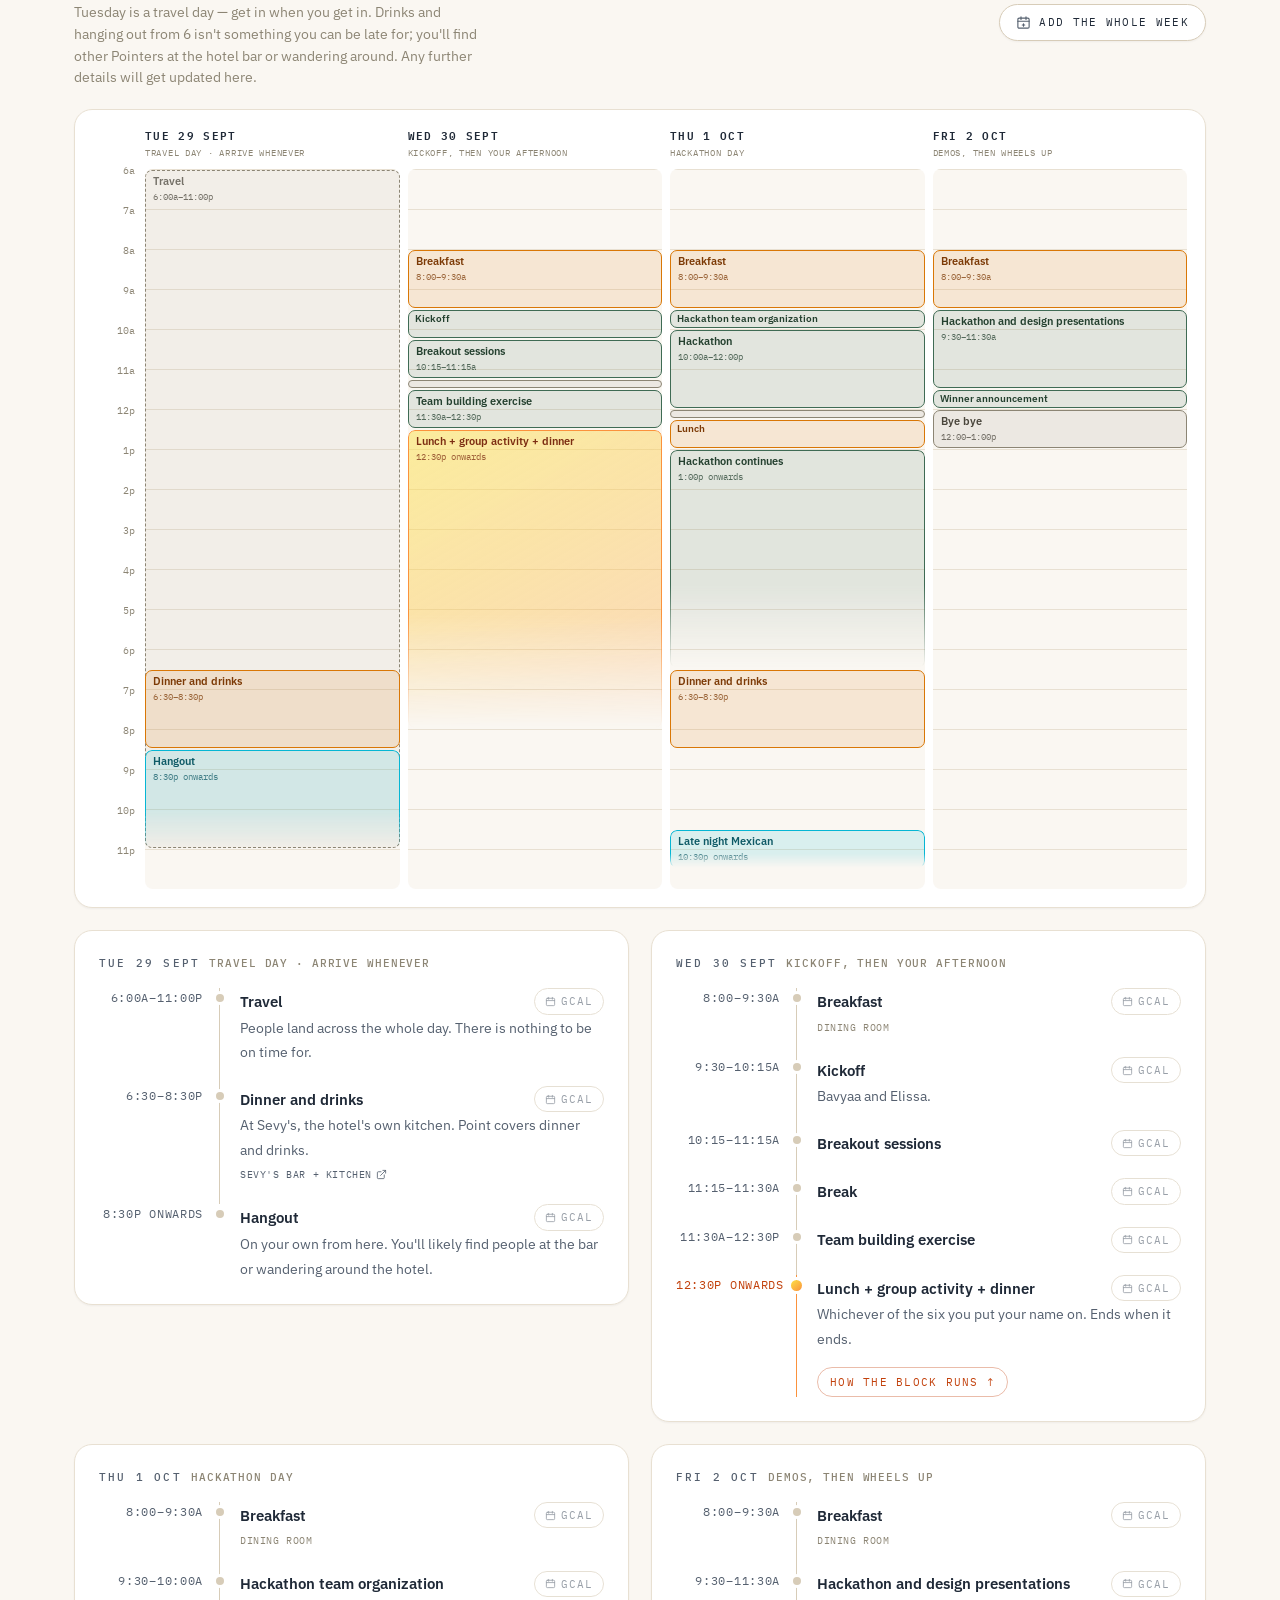
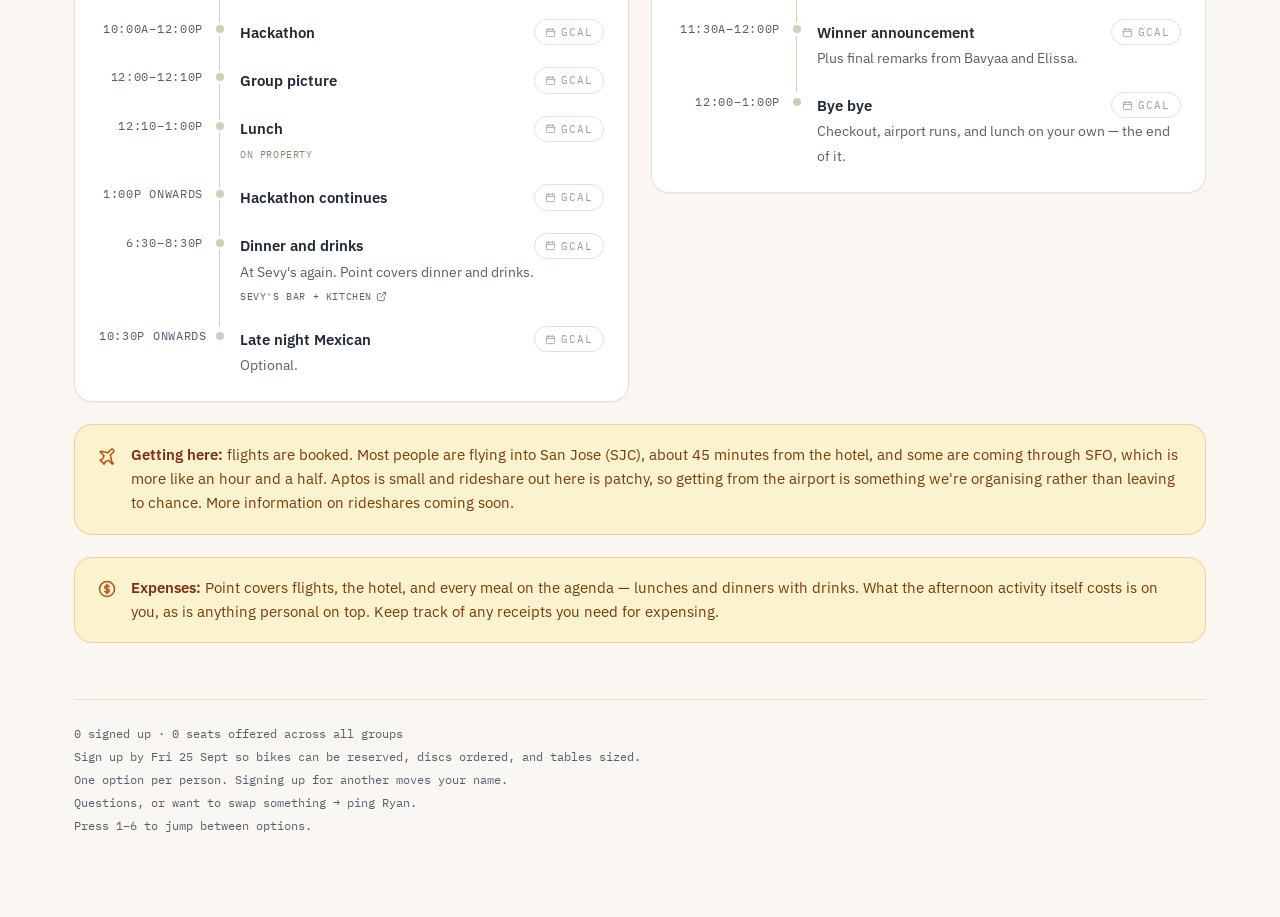
==== commit f5dae6ec: "Add files via upload" ====
--- a/index.html
+++ b/index.html
@@ -103,7 +103,7 @@
             <p class="confession">
                 Sure, this could have been a Slack poll.<br>
                 But we're engineers. Sometimes we over-engineer.<br>
-                So I built a website with Claude. Map included.
+                So Ryan built a website with Claude. Map included.
             </p>
 
         </section>
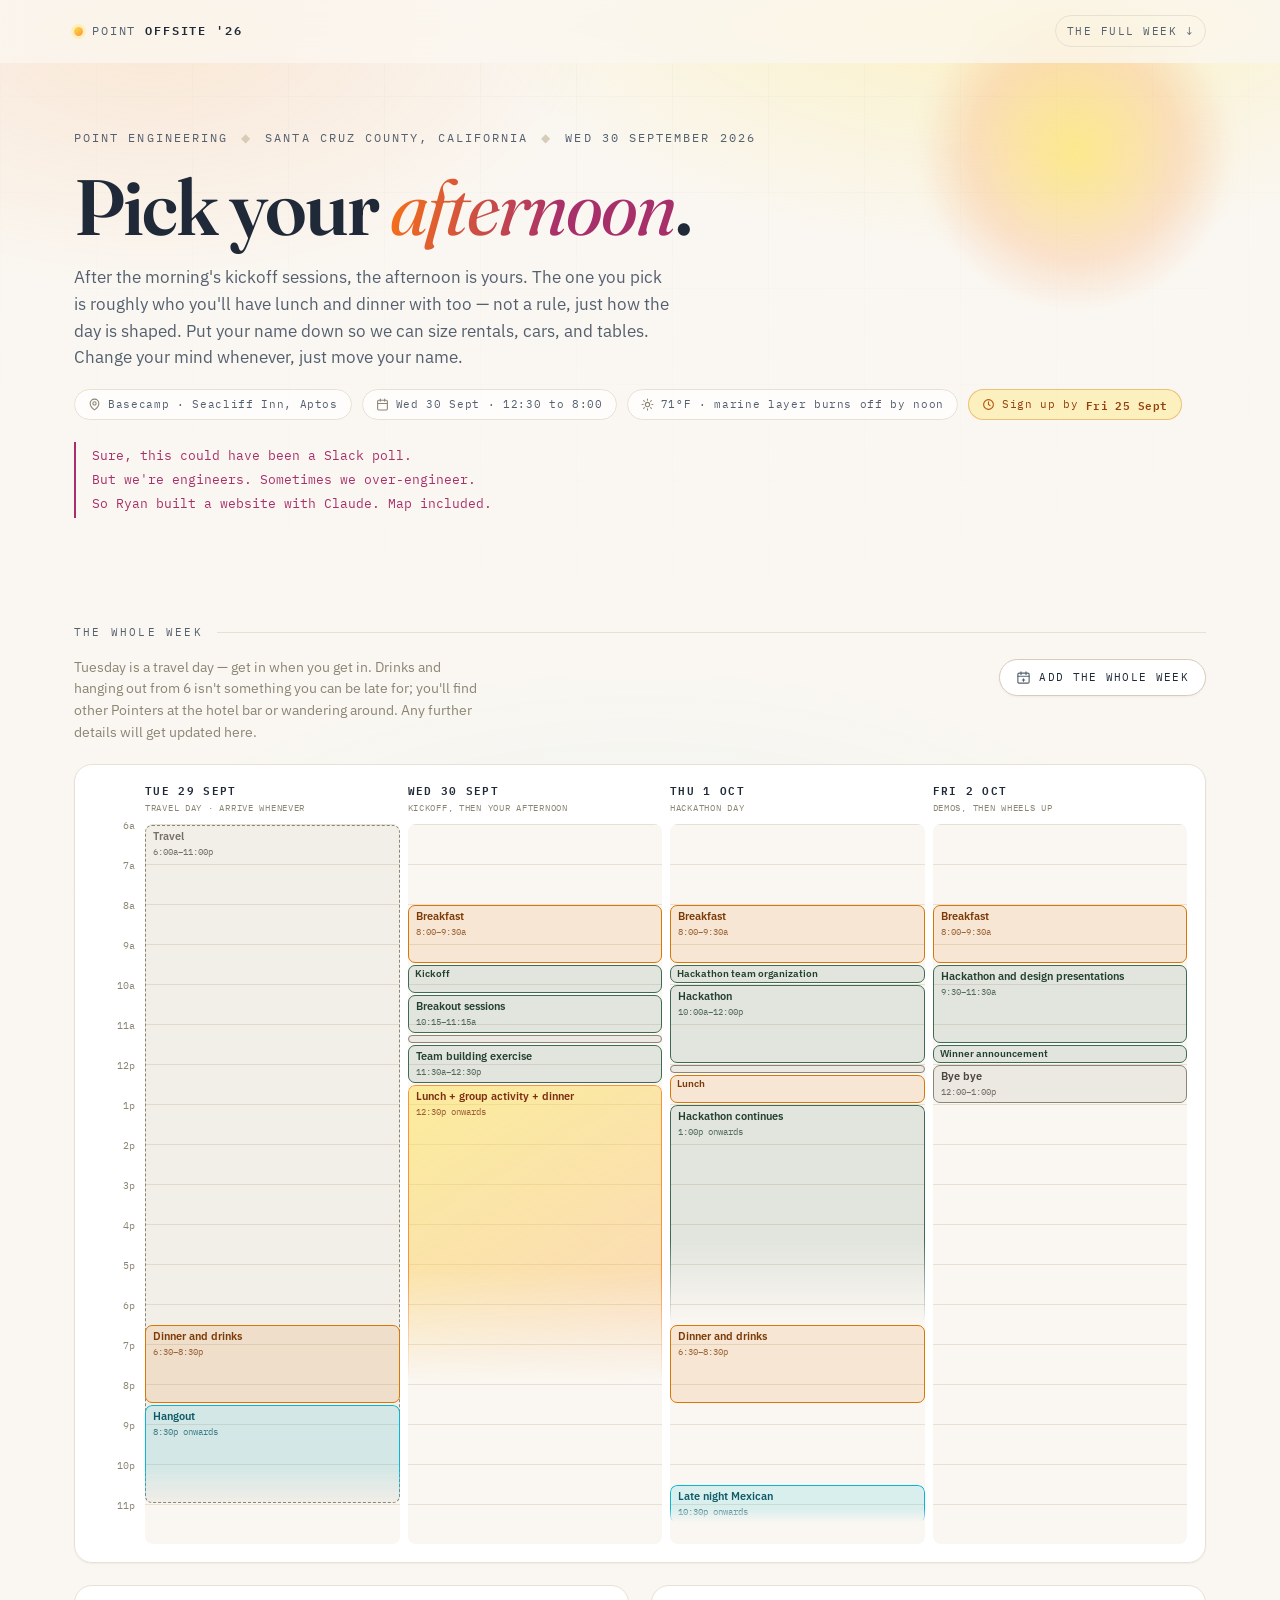
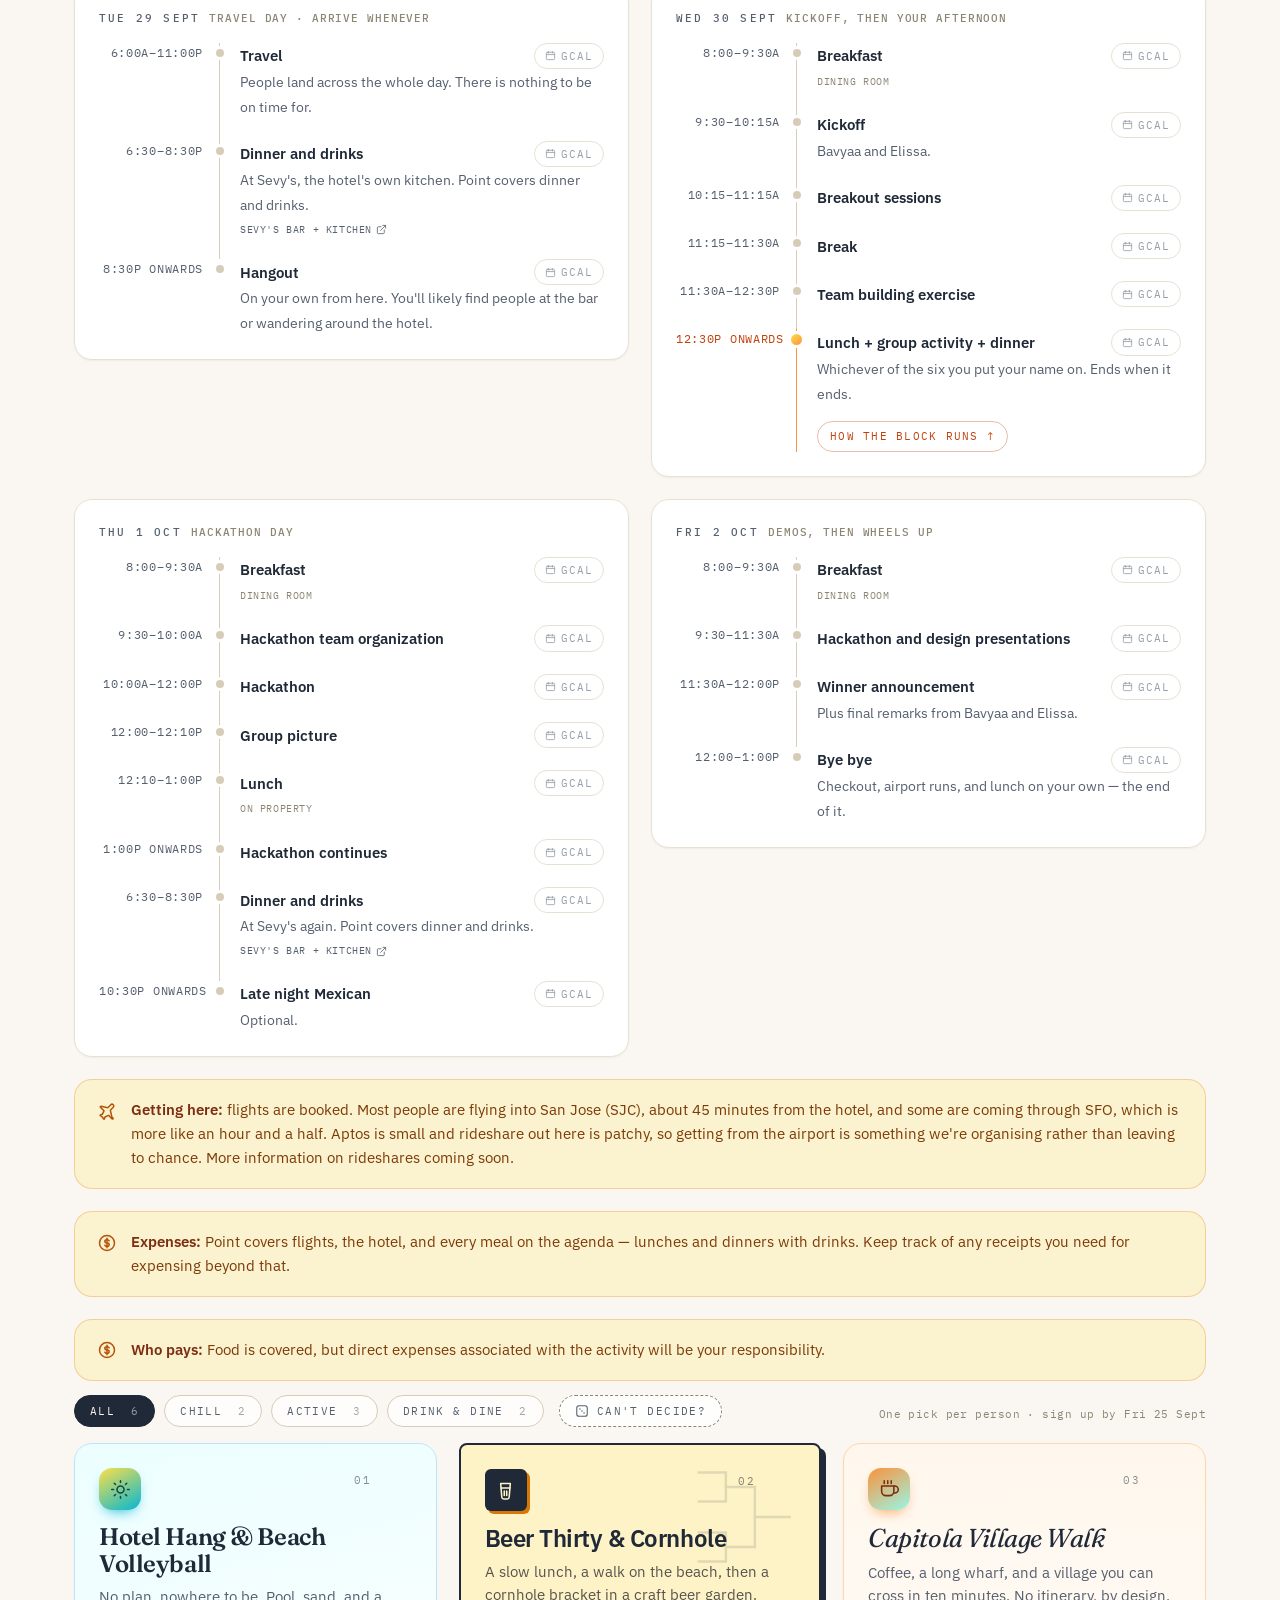
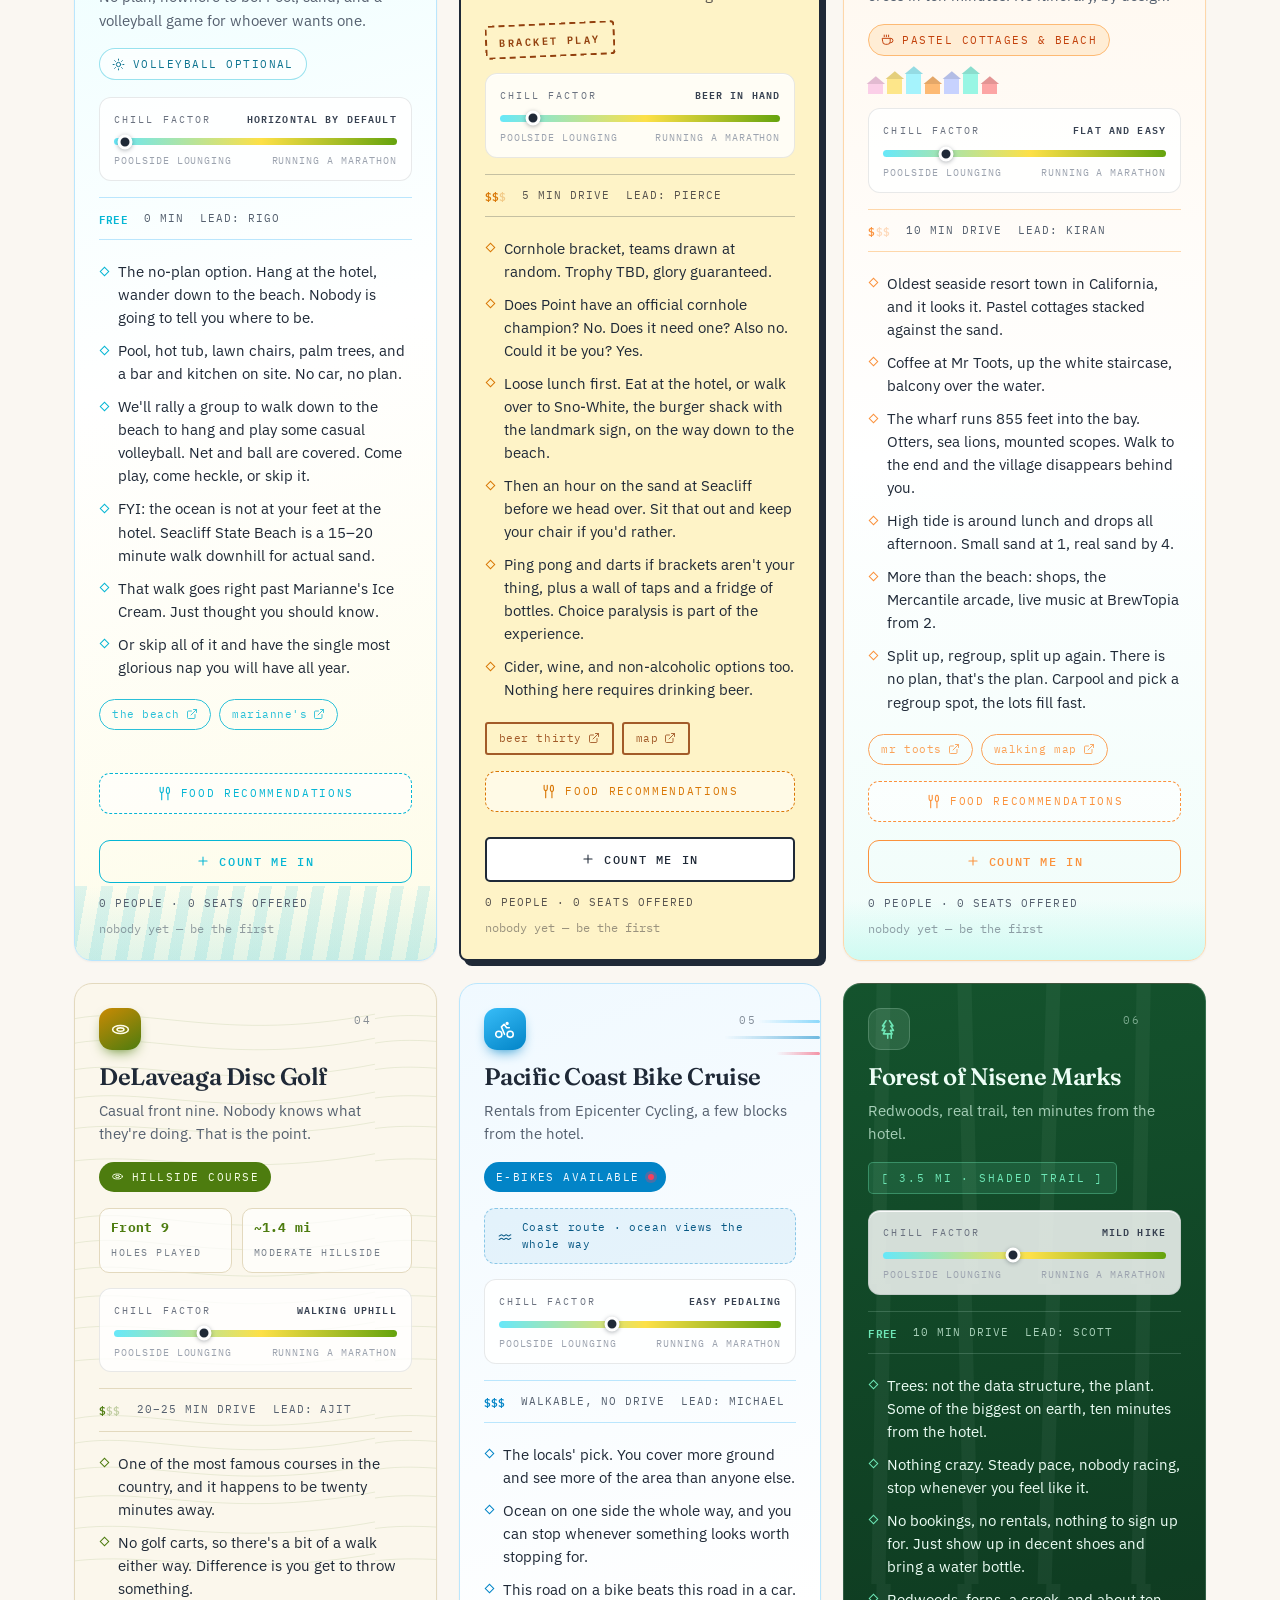
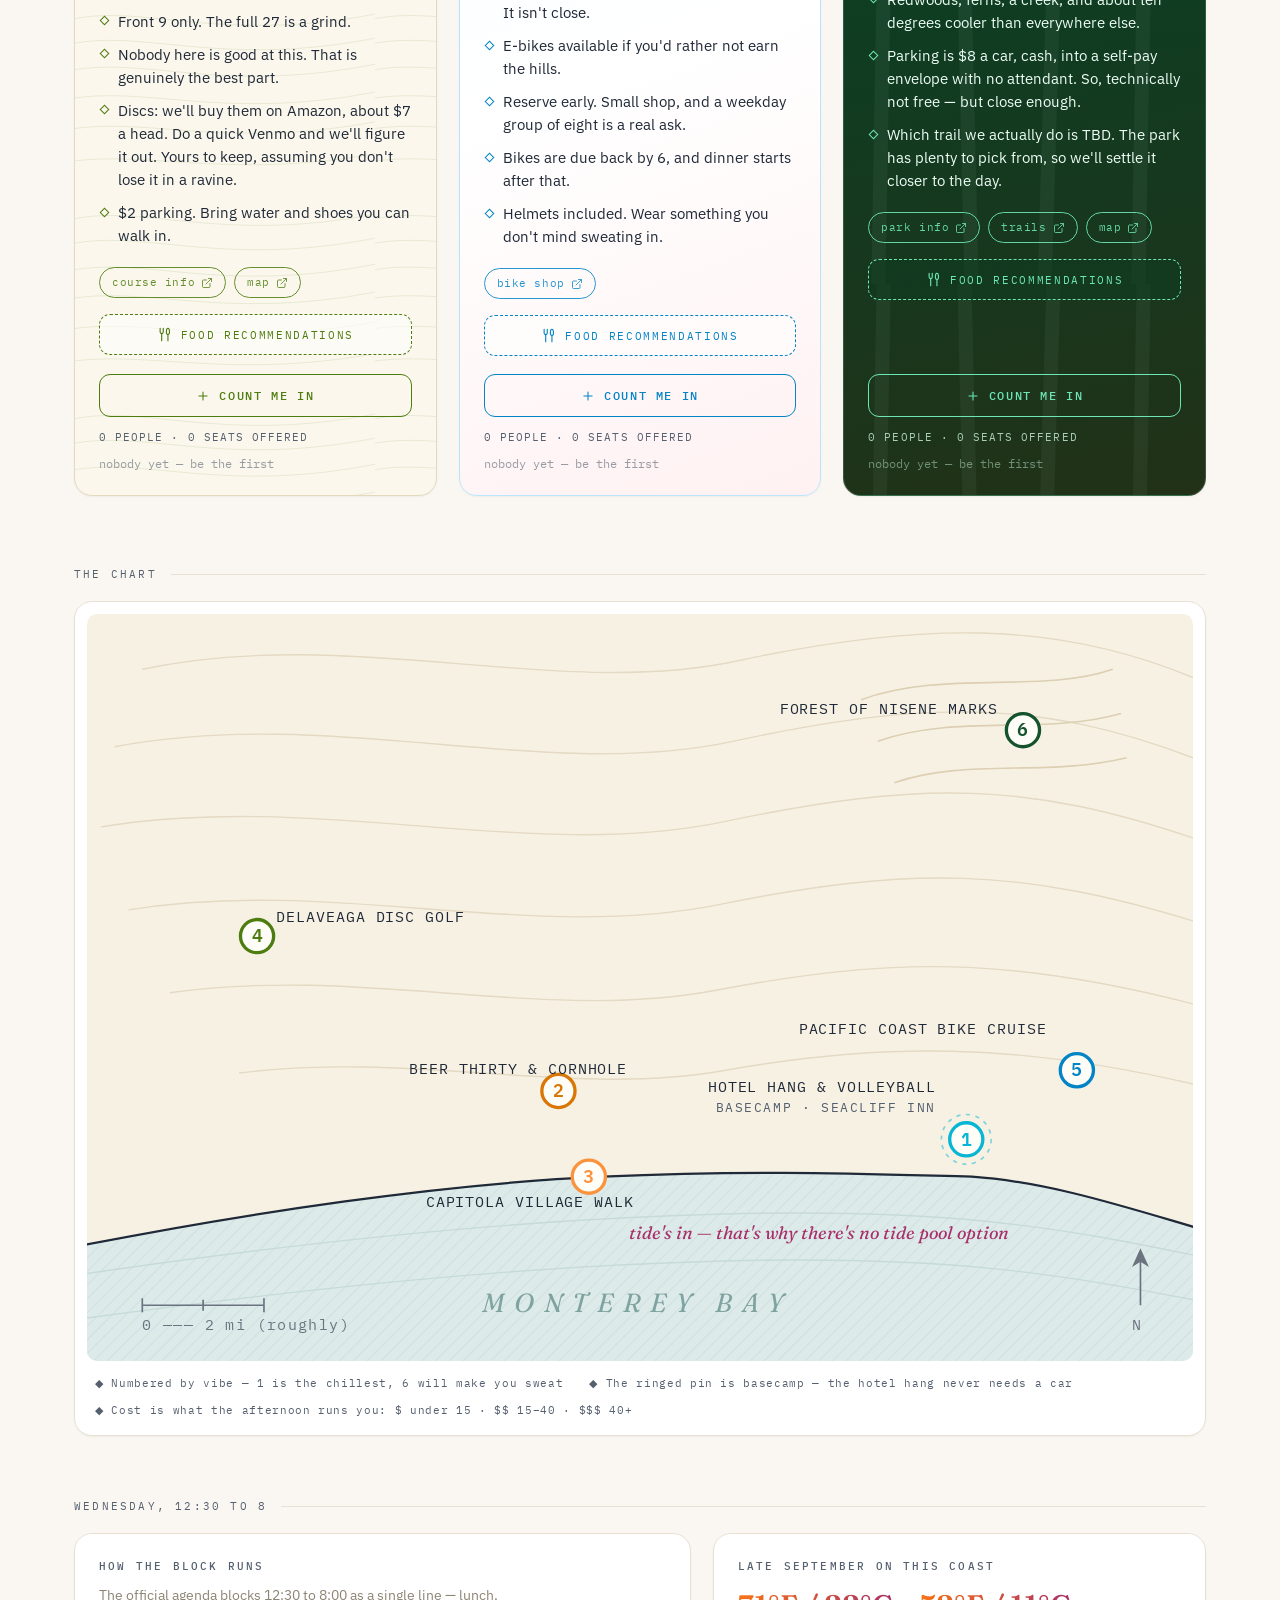
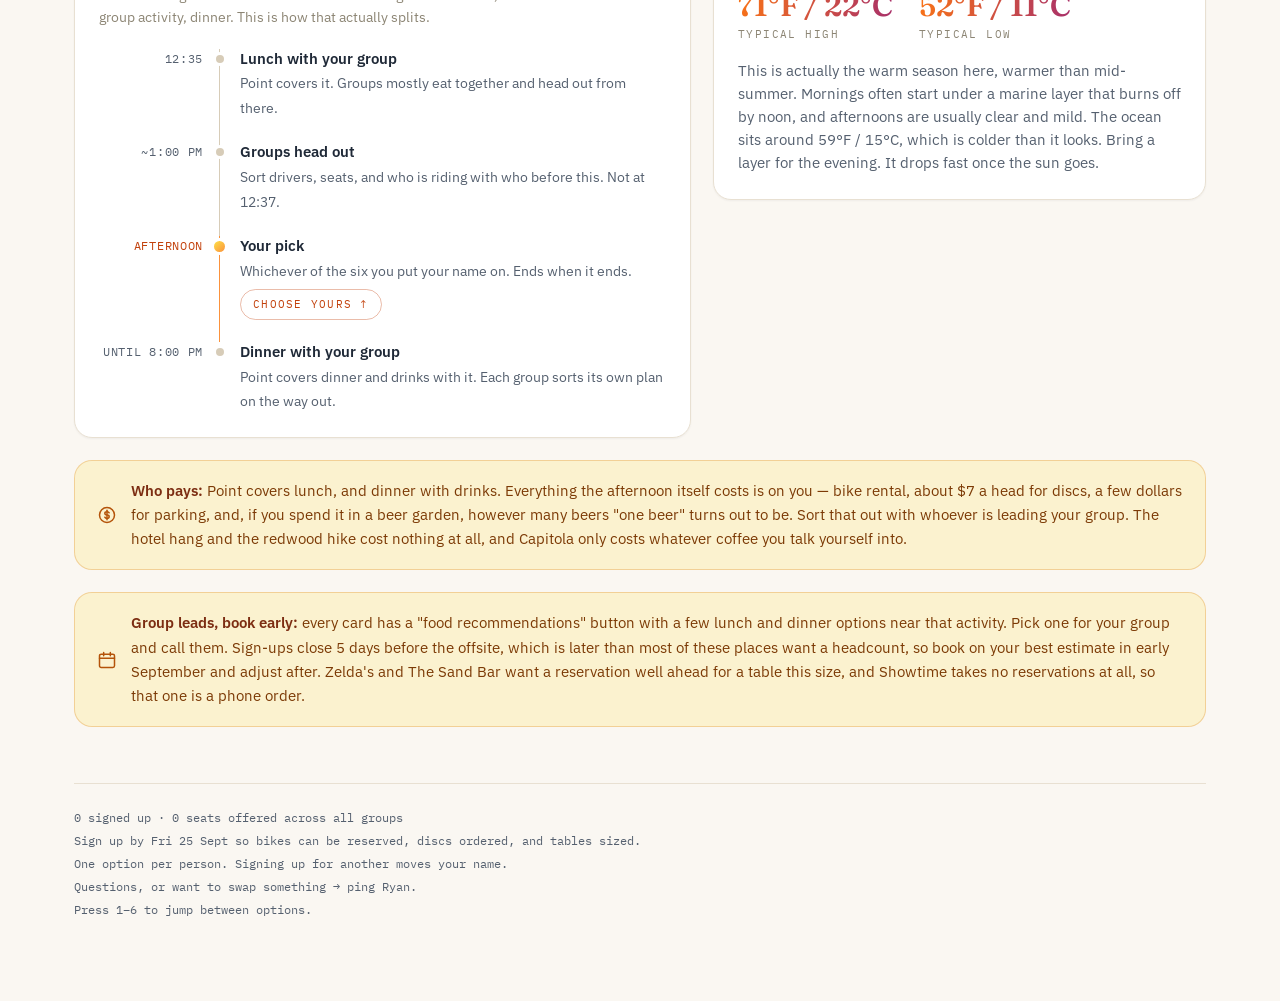
==== commit e99d73d6: "Add files via upload" ====
--- a/index.html
+++ b/index.html
@@ -107,6 +107,69 @@
             </p>
 
         </section>
+
+        <!-- ============================= the whole week ============================= -->
+        <section class="sec" id="week">
+            <p class="sec-label">The whole week</p>
+
+            <div class="weekintro">
+                <p class="panel-note">Tuesday is a travel day — get in when you get in. Drinks and hanging out from 6
+                    isn't something you can be late for; you'll find other Pointers at the hotel bar or wandering
+                    around. Any further details will get updated here.</p>
+                <button class="btn-ics" id="btnIcs" type="button">
+                    <svg viewBox="0 0 24 24" fill="none" stroke="currentColor" stroke-width="1.8"
+                        stroke-linecap="round" stroke-linejoin="round" aria-hidden="true">
+                        <rect x="3" y="5" width="18" height="16" rx="2" />
+                        <path d="M3 10h18M8 3v4M16 3v4M12 14v4M10 16h4" />
+                    </svg>
+                    Add the whole week
+                </button>
+            </div>
+
+            <div class="ribbon" id="ribbon"></div>
+            <div class="days" id="agenda"></div>
+
+            <div class="paynote tall">
+                <svg viewBox="0 0 24 24" fill="none" stroke="currentColor" stroke-width="1.8" stroke-linecap="round"
+                    stroke-linejoin="round" aria-hidden="true">
+                    <path d="M17.8 19.2 16 11l3.5-3.5a2.1 2.1 0 0 0-3-3L13 8 4.8 6.2a.8.8 0 0 0-.7 1.3l4.3 4.3-2 4.2-2.2.6a.6.6 0 0 0-.2 1l2.4 1.6 1.6 2.4a.6.6 0 0 0 1-.2l.6-2.2 4.2-2 4.3 4.3a.8.8 0 0 0 1.3-.7Z" />
+                </svg>
+                <p>
+                    <b>Getting here:</b> flights are booked. Most people are flying into San Jose (SJC), about 45
+                    minutes from the hotel, and some are coming through SFO, which is more like an hour and a half.
+                    Aptos is small and rideshare out here is patchy, so getting from the airport is something we're
+                    organising rather than leaving to chance. More information on rideshares coming soon.
+                </p>
+            </div>
+
+            <div class="paynote tall">
+                <svg viewBox="0 0 24 24" fill="none" stroke="currentColor" stroke-width="1.8" stroke-linecap="round"
+                    stroke-linejoin="round" aria-hidden="true">
+                    <circle cx="12" cy="12" r="9" />
+                    <path
+                        d="M14.6 9.4A2.6 2.6 0 0 0 12 8c-1.4 0-2.6.8-2.6 2s1.2 2 2.6 2 2.6.9 2.6 2-1.2 2-2.6 2a2.6 2.6 0 0 1-2.6-1.4" />
+                    <path d="M12 6.4v11.2" />
+                </svg>
+                <p>
+                    <b>Expenses:</b> Point covers flights, the hotel, and every meal on the agenda — lunches and dinners
+                    with drinks. Keep track of any receipts you need for expensing beyond that.
+                </p>
+            </div>
+        </section>
+
+        <div class="paynote">
+            <svg viewBox="0 0 24 24" fill="none" stroke="currentColor" stroke-width="1.8" stroke-linecap="round"
+                stroke-linejoin="round" aria-hidden="true">
+                <circle cx="12" cy="12" r="9" />
+                <path
+                    d="M14.6 9.4A2.6 2.6 0 0 0 12 8c-1.4 0-2.6.8-2.6 2s1.2 2 2.6 2 2.6.9 2.6 2-1.2 2-2.6 2a2.6 2.6 0 0 1-2.6-1.4" />
+                <path d="M12 6.4v11.2" />
+            </svg>
+            <p>
+                <b>Who pays:</b> Food is covered, but direct expenses associated with the activity will be your
+                responsibility.
+            </p>
+        </div>
 
         <!-- ============================= filters ============================= -->
         <div class="rail" role="group" aria-label="Filter activities">
@@ -266,56 +329,6 @@
             </div>
         </section>
 
-        <!-- ============================= the whole week ============================= -->
-        <section class="sec" id="week">
-            <p class="sec-label">The whole week</p>
-
-            <div class="weekintro">
-                <p class="panel-note">Tuesday is a travel day — get in when you get in. Drinks and hanging out from 6
-                    isn't something you can be late for; you'll find other Pointers at the hotel bar or wandering
-                    around. Any further details will get updated here.</p>
-                <button class="btn-ics" id="btnIcs" type="button">
-                    <svg viewBox="0 0 24 24" fill="none" stroke="currentColor" stroke-width="1.8"
-                        stroke-linecap="round" stroke-linejoin="round" aria-hidden="true">
-                        <rect x="3" y="5" width="18" height="16" rx="2" />
-                        <path d="M3 10h18M8 3v4M16 3v4M12 14v4M10 16h4" />
-                    </svg>
-                    Add the whole week
-                </button>
-            </div>
-
-            <div class="ribbon" id="ribbon"></div>
-            <div class="days" id="agenda"></div>
-
-            <div class="paynote tall">
-                <svg viewBox="0 0 24 24" fill="none" stroke="currentColor" stroke-width="1.8" stroke-linecap="round"
-                    stroke-linejoin="round" aria-hidden="true">
-                    <path d="M17.8 19.2 16 11l3.5-3.5a2.1 2.1 0 0 0-3-3L13 8 4.8 6.2a.8.8 0 0 0-.7 1.3l4.3 4.3-2 4.2-2.2.6a.6.6 0 0 0-.2 1l2.4 1.6 1.6 2.4a.6.6 0 0 0 1-.2l.6-2.2 4.2-2 4.3 4.3a.8.8 0 0 0 1.3-.7Z" />
-                </svg>
-                <p>
-                    <b>Getting here:</b> flights are booked. Most people are flying into San Jose (SJC), about 45
-                    minutes from the hotel, and some are coming through SFO, which is more like an hour and a half.
-                    Aptos is small and rideshare out here is patchy, so getting from the airport is something we're
-                    organising rather than leaving to chance. More information on rideshares coming soon.
-                </p>
-            </div>
-
-            <div class="paynote tall">
-                <svg viewBox="0 0 24 24" fill="none" stroke="currentColor" stroke-width="1.8" stroke-linecap="round"
-                    stroke-linejoin="round" aria-hidden="true">
-                    <circle cx="12" cy="12" r="9" />
-                    <path
-                        d="M14.6 9.4A2.6 2.6 0 0 0 12 8c-1.4 0-2.6.8-2.6 2s1.2 2 2.6 2 2.6.9 2.6 2-1.2 2-2.6 2a2.6 2.6 0 0 1-2.6-1.4" />
-                    <path d="M12 6.4v11.2" />
-                </svg>
-                <p>
-                    <b>Expenses:</b> Point covers flights, the hotel, and every meal on the agenda — lunches and dinners
-                    with drinks. What the afternoon activity itself costs is on you, as is anything personal on top.
-                    Keep track of any receipts you need for expensing.
-                </p>
-            </div>
-        </section>
-
         <p class="foot" id="foot"></p>
     </main>
 
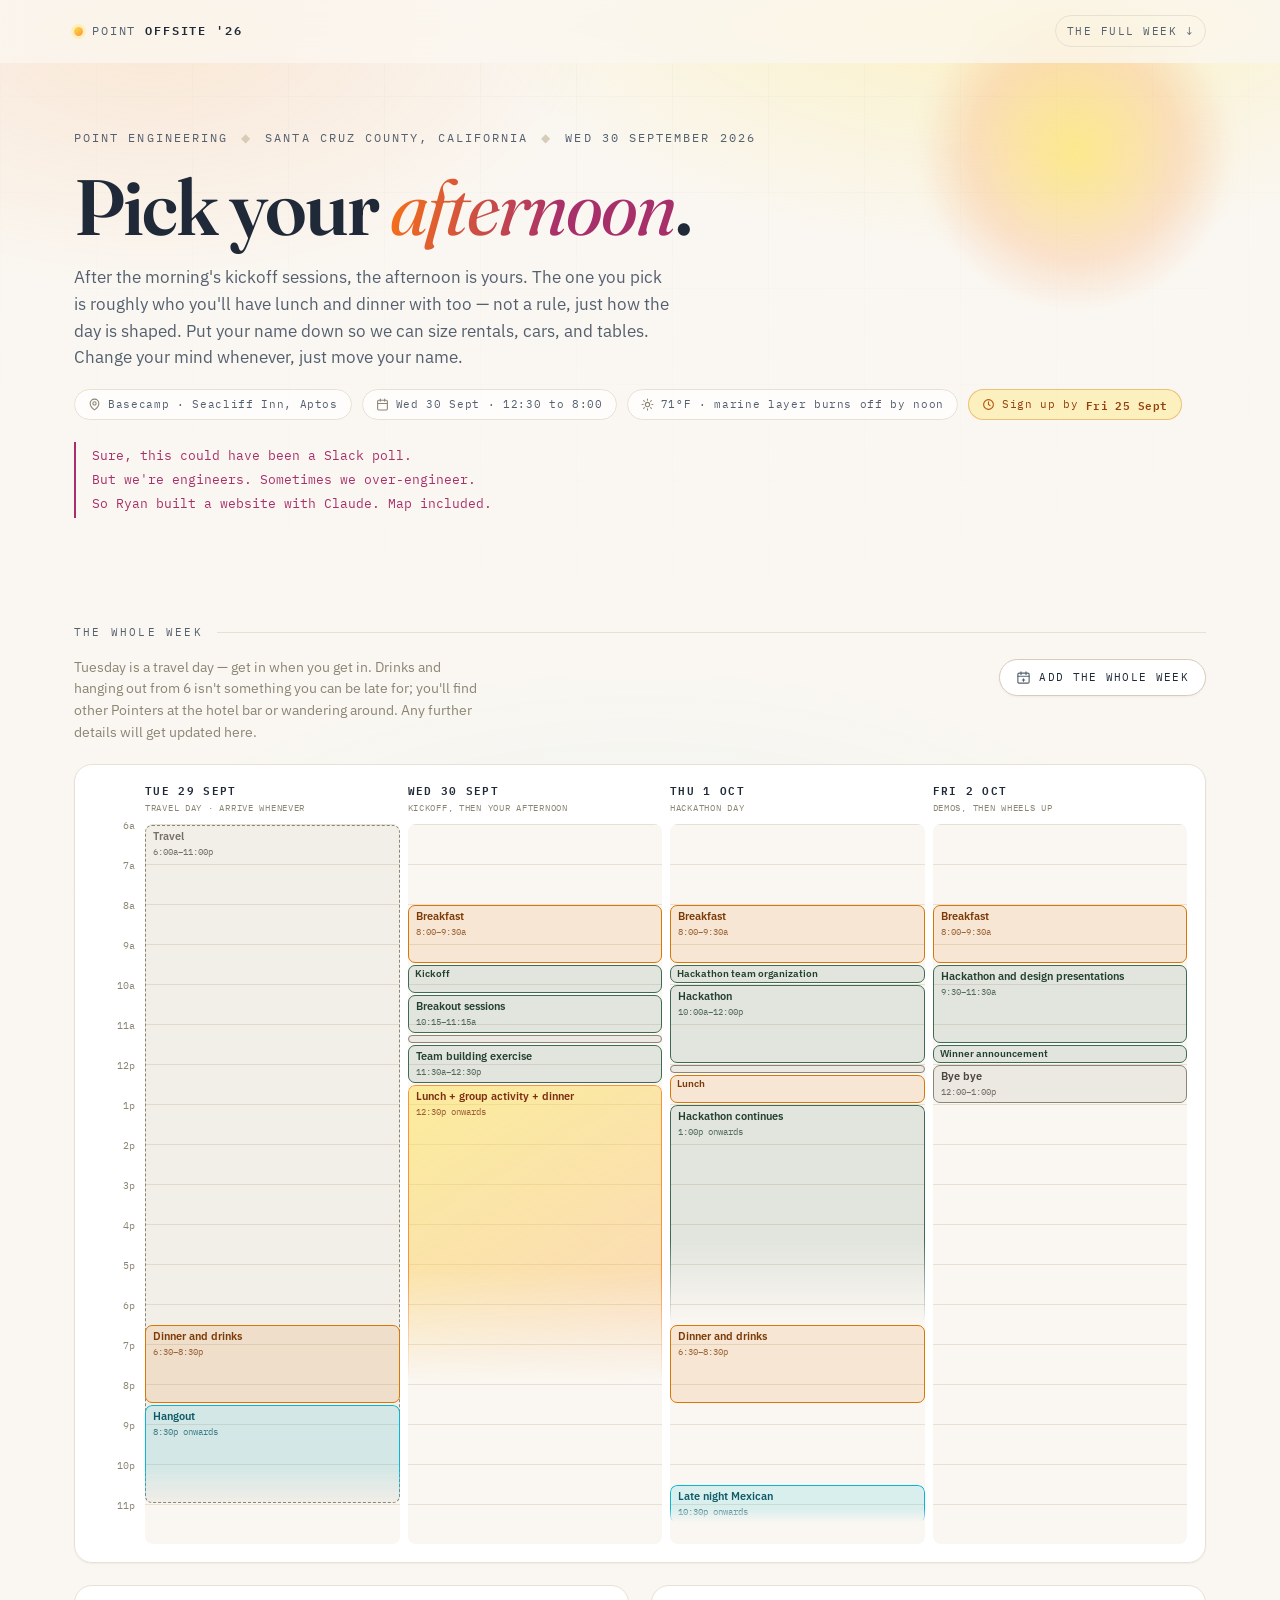
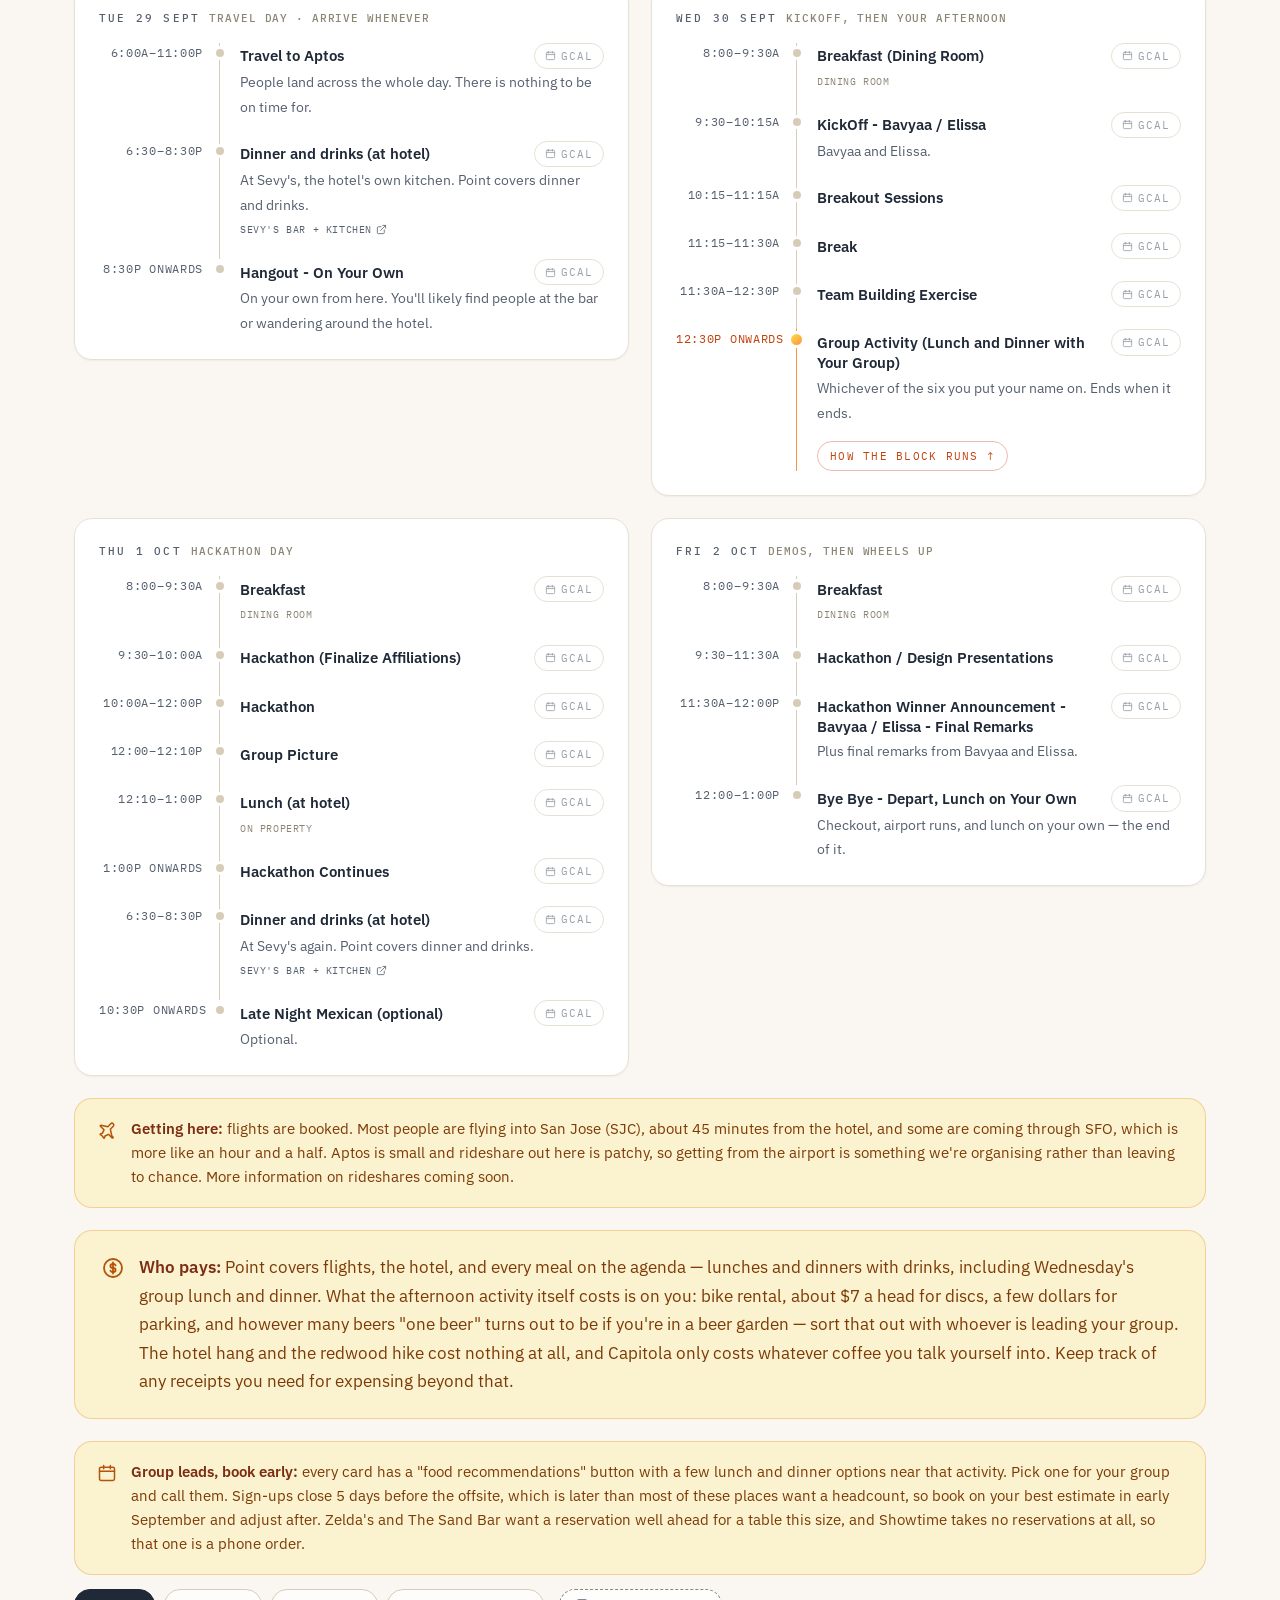
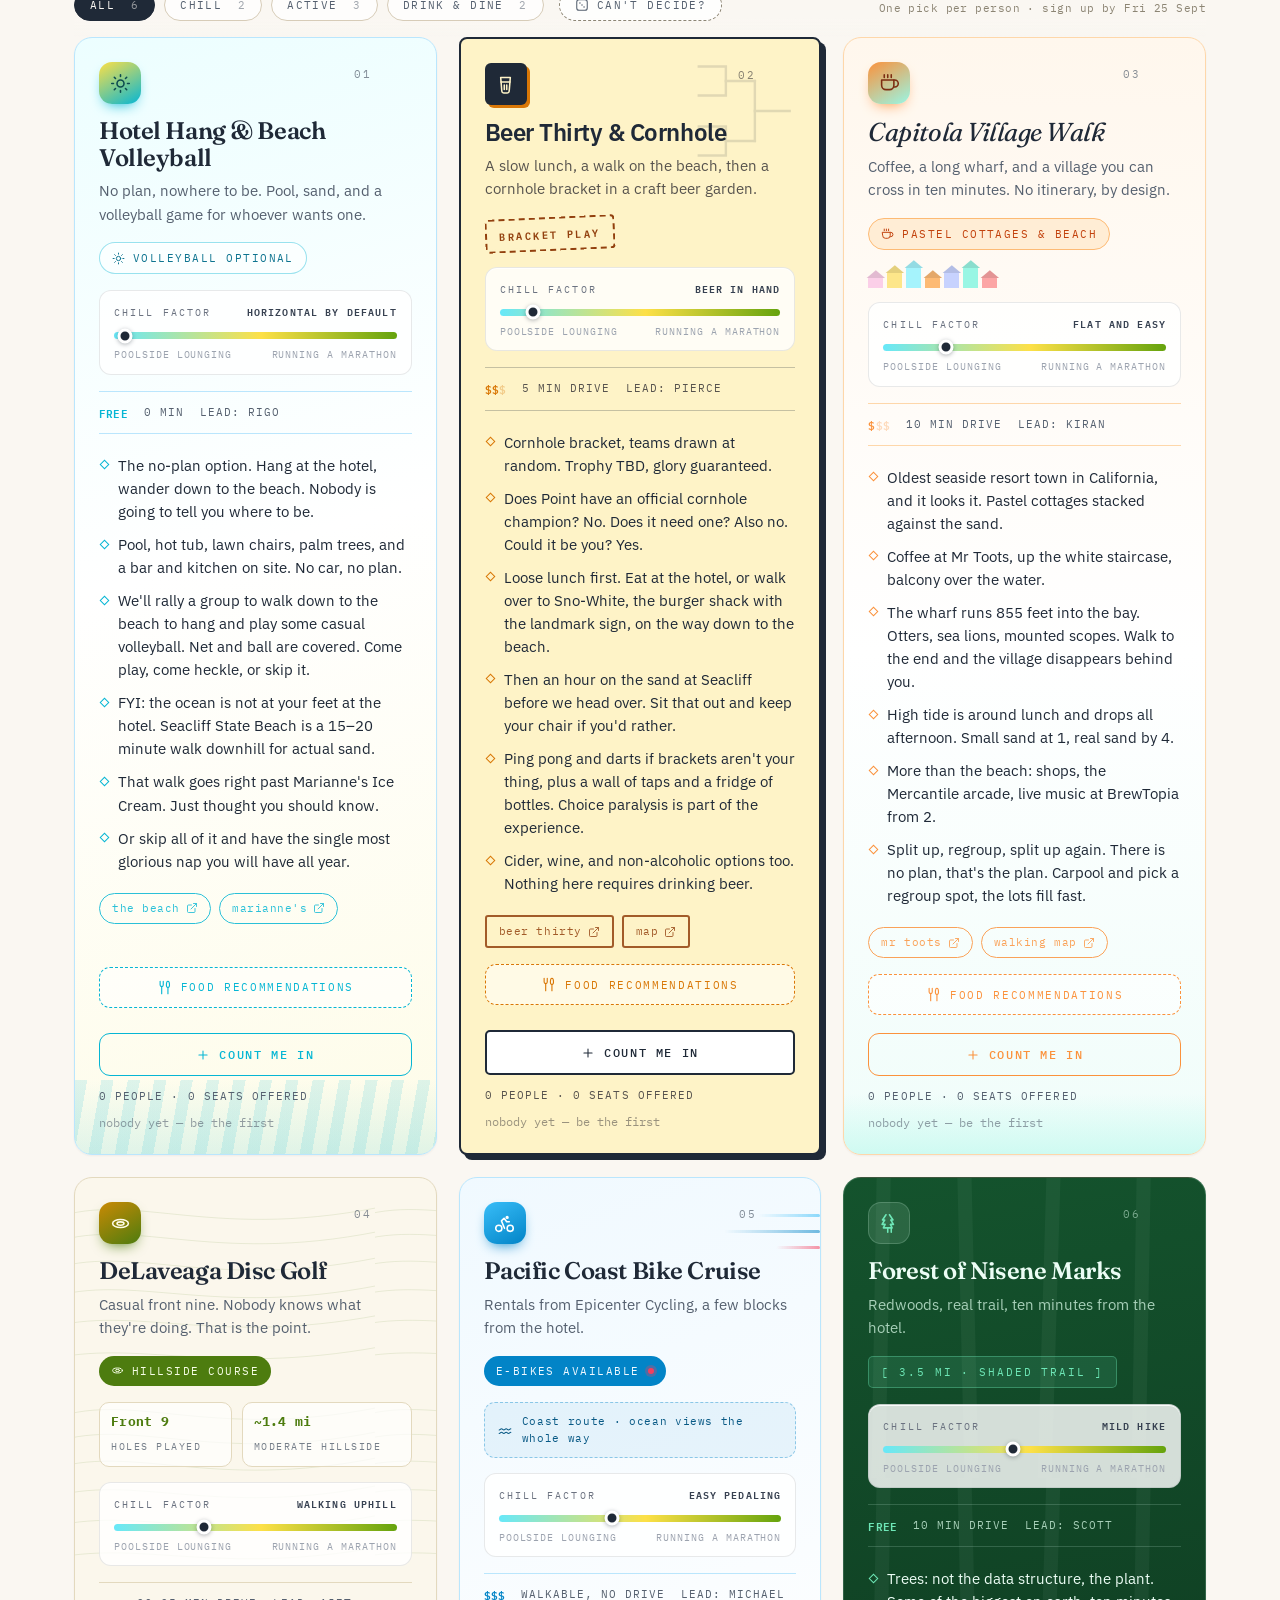
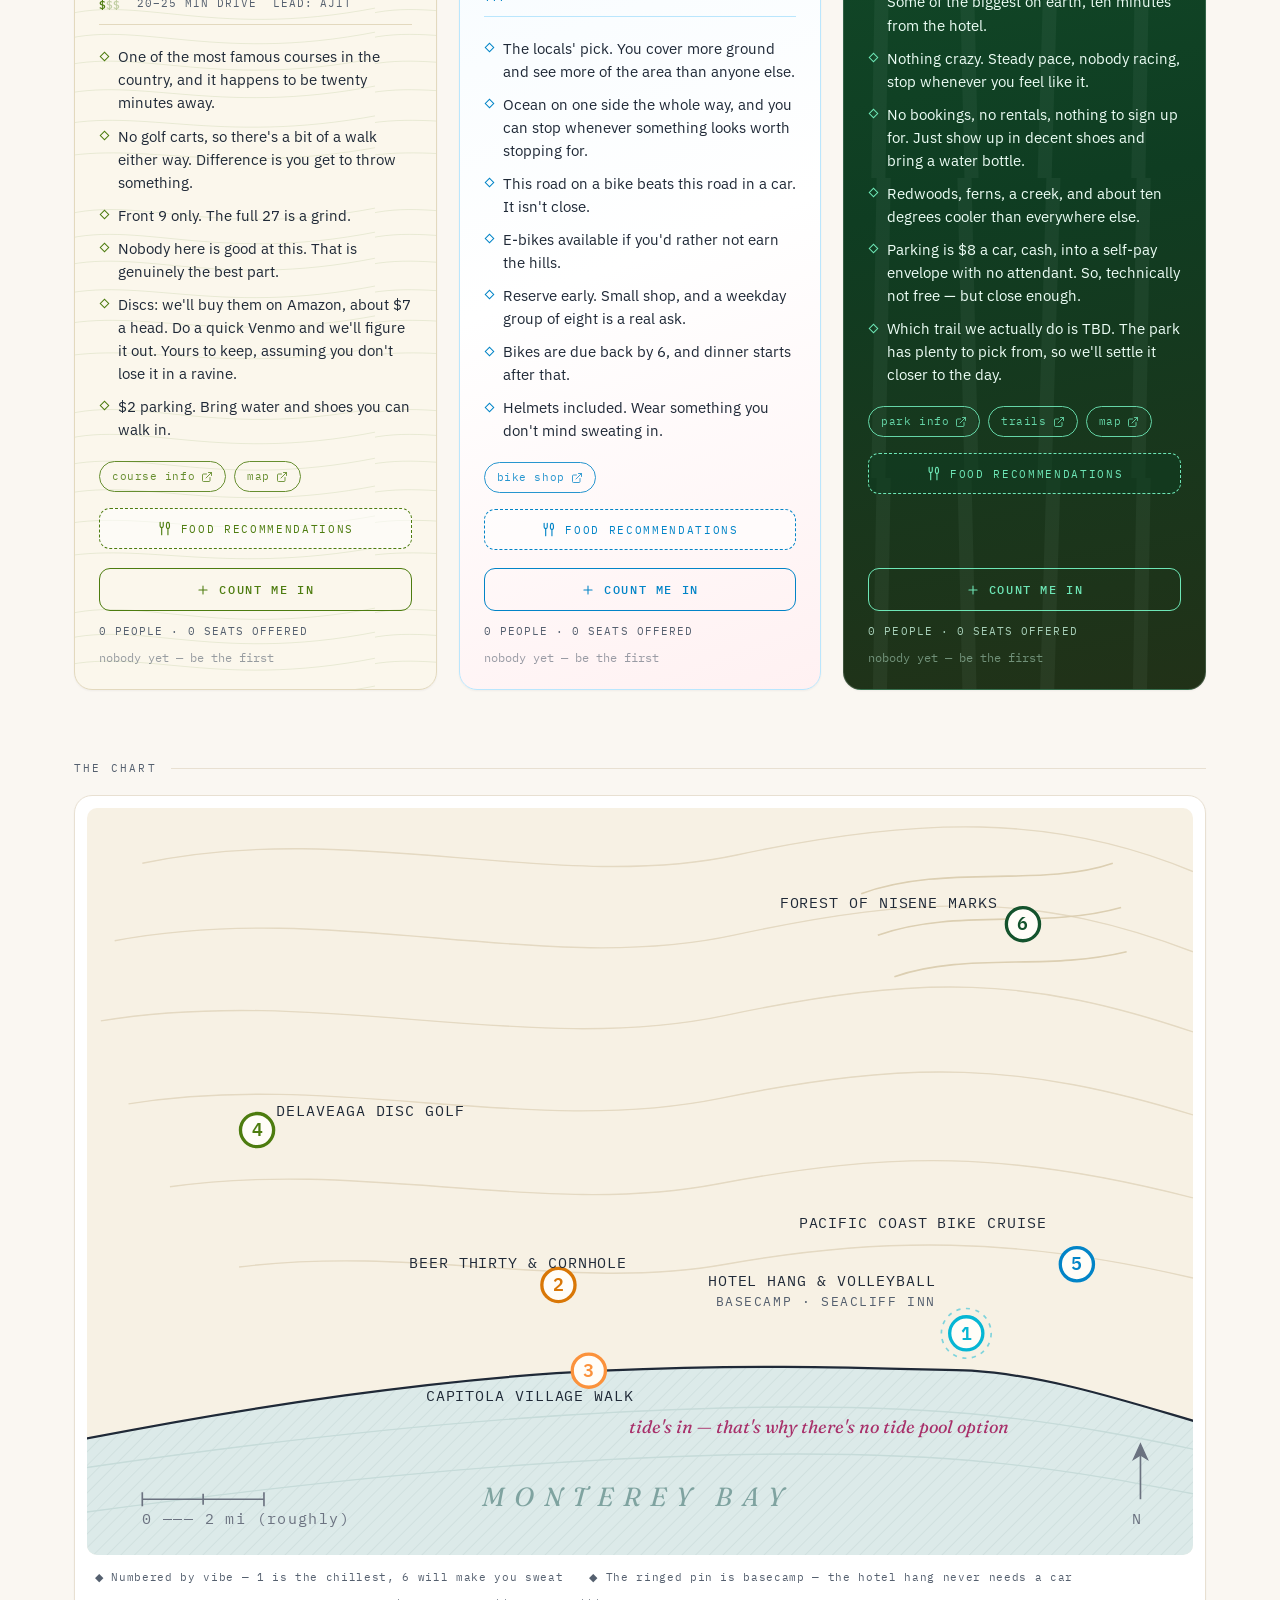
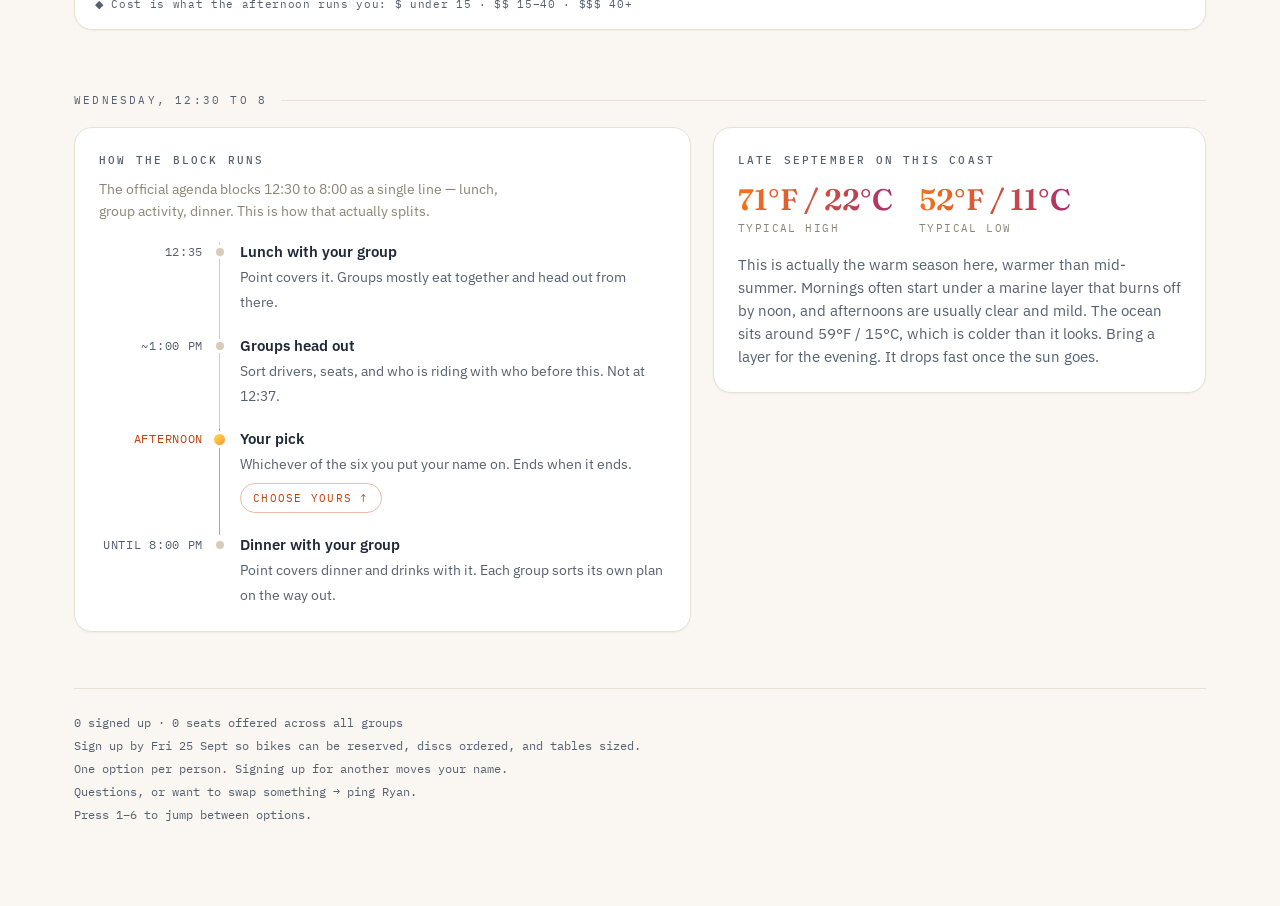
==== commit 2494d2e4: "Add files via upload" ====
--- a/index.html
+++ b/index.html
@@ -142,22 +142,9 @@
                 </p>
             </div>
 
-            <div class="paynote tall">
-                <svg viewBox="0 0 24 24" fill="none" stroke="currentColor" stroke-width="1.8" stroke-linecap="round"
-                    stroke-linejoin="round" aria-hidden="true">
-                    <circle cx="12" cy="12" r="9" />
-                    <path
-                        d="M14.6 9.4A2.6 2.6 0 0 0 12 8c-1.4 0-2.6.8-2.6 2s1.2 2 2.6 2 2.6.9 2.6 2-1.2 2-2.6 2a2.6 2.6 0 0 1-2.6-1.4" />
-                    <path d="M12 6.4v11.2" />
-                </svg>
-                <p>
-                    <b>Expenses:</b> Point covers flights, the hotel, and every meal on the agenda — lunches and dinners
-                    with drinks. Keep track of any receipts you need for expensing beyond that.
-                </p>
-            </div>
         </section>
 
-        <div class="paynote">
+        <div class="paynote tall lg">
             <svg viewBox="0 0 24 24" fill="none" stroke="currentColor" stroke-width="1.8" stroke-linecap="round"
                 stroke-linejoin="round" aria-hidden="true">
                 <circle cx="12" cy="12" r="9" />
@@ -166,8 +153,27 @@
                 <path d="M12 6.4v11.2" />
             </svg>
             <p>
-                <b>Who pays:</b> Food is covered, but direct expenses associated with the activity will be your
-                responsibility.
+                <b>Who pays:</b> Point covers flights, the hotel, and every meal on the agenda — lunches and dinners
+                with drinks, including Wednesday's group lunch and dinner. What the afternoon activity itself costs is
+                on you: bike rental, about $7 a head for discs, a few dollars for parking, and however many beers "one
+                beer" turns out to be if you're in a beer garden — sort that out with whoever is leading your group.
+                The hotel hang and the redwood hike cost nothing at all, and Capitola only costs whatever coffee you
+                talk yourself into. Keep track of any receipts you need for expensing beyond that.
+            </p>
+        </div>
+
+        <div class="paynote tall">
+            <svg viewBox="0 0 24 24" fill="none" stroke="currentColor" stroke-width="1.8" stroke-linecap="round"
+                stroke-linejoin="round" aria-hidden="true">
+                <rect x="3" y="5" width="18" height="16" rx="2" />
+                <path d="M3 10h18M8 3v4M16 3v4" />
+            </svg>
+            <p>
+                <b>Group leads, book early:</b> every card has a "food recommendations" button with a few lunch and
+                dinner options near that activity. Pick one for your group and call them. Sign-ups close 5 days
+                before the offsite, which is later than most of these places want a headcount, so book on your best
+                estimate in early September and adjust after. Zelda's and The Sand Bar want a reservation well ahead
+                for a table this size, and Showtime takes no reservations at all, so that one is a phone order.
             </p>
         </div>
 
@@ -294,39 +300,6 @@
                     </p>
                 </div>
             </div>
-
-            <div class="paynote">
-                <svg viewBox="0 0 24 24" fill="none" stroke="currentColor" stroke-width="1.8" stroke-linecap="round"
-                    stroke-linejoin="round" aria-hidden="true">
-                    <circle cx="12" cy="12" r="9" />
-                    <path
-                        d="M14.6 9.4A2.6 2.6 0 0 0 12 8c-1.4 0-2.6.8-2.6 2s1.2 2 2.6 2 2.6.9 2.6 2-1.2 2-2.6 2a2.6 2.6 0 0 1-2.6-1.4" />
-                    <path d="M12 6.4v11.2" />
-                </svg>
-                <p>
-                    <b>Who pays:</b> Point covers lunch, and dinner with drinks. Everything the afternoon itself costs
-                    is on you — bike rental, about $7 a head for discs, a few dollars for parking, and, if you spend it
-                    in a beer garden, however many beers "one beer" turns out to be. Sort that out with whoever is
-                    leading your group. The hotel hang and the redwood hike cost nothing at all, and Capitola only costs
-                    whatever coffee you talk yourself into.
-                </p>
-            </div>
-
-            <div class="paynote">
-                <svg viewBox="0 0 24 24" fill="none" stroke="currentColor" stroke-width="1.8" stroke-linecap="round"
-                    stroke-linejoin="round" aria-hidden="true">
-                    <rect x="3" y="5" width="18" height="16" rx="2" />
-                    <path d="M3 10h18M8 3v4M16 3v4" />
-                </svg>
-                <p>
-                    <b>Group leads, book early:</b> every card has a "food recommendations" button with a few lunch and
-                    dinner options near that activity. Pick one for your group and call them. Sign-ups close 5 days
-                    before the offsite, which is later than most of these places want a headcount, so book on your best
-                    estimate in early September and adjust after. Zelda's and The Sand Bar want a reservation well
-                    ahead for a table this size, and Showtime takes no reservations at all, so that one is a phone
-                    order.
-                </p>
-            </div>
         </section>
 
         <p class="foot" id="foot"></p>
--- a/styles.css
+++ b/styles.css
@@ -2576,6 +2576,22 @@
     margin-top: 3px
 }
 
+/* the combined "who pays" note carries more weight on the page, so it reads
+   larger than the standard paynote size */
+.paynote.lg {
+    padding: 22px 26px
+}
+
+.paynote.lg p {
+    font-size: 1.08rem;
+    line-height: 1.65
+}
+
+.paynote.lg svg {
+    width: 24px;
+    height: 24px
+}
+
 @media (max-width:1000px) {
     .days {
         grid-template-columns: 1fr
